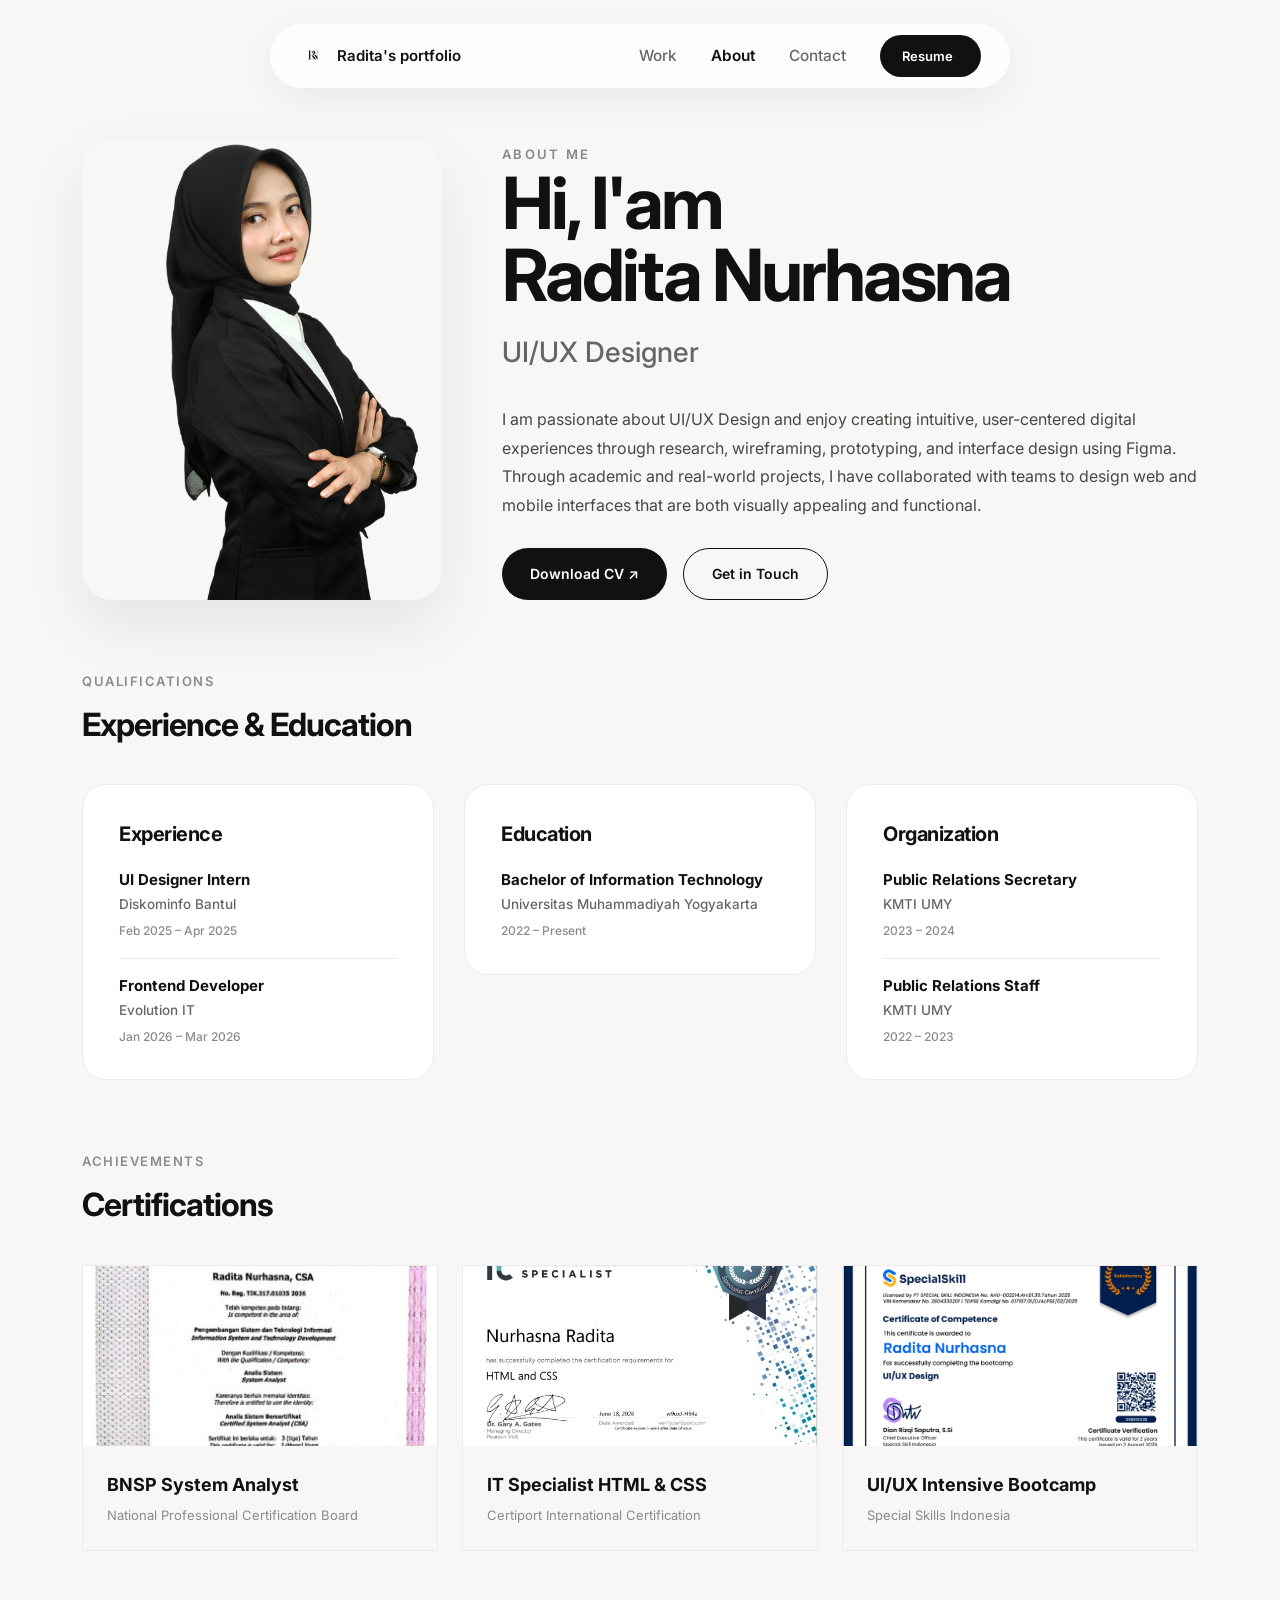
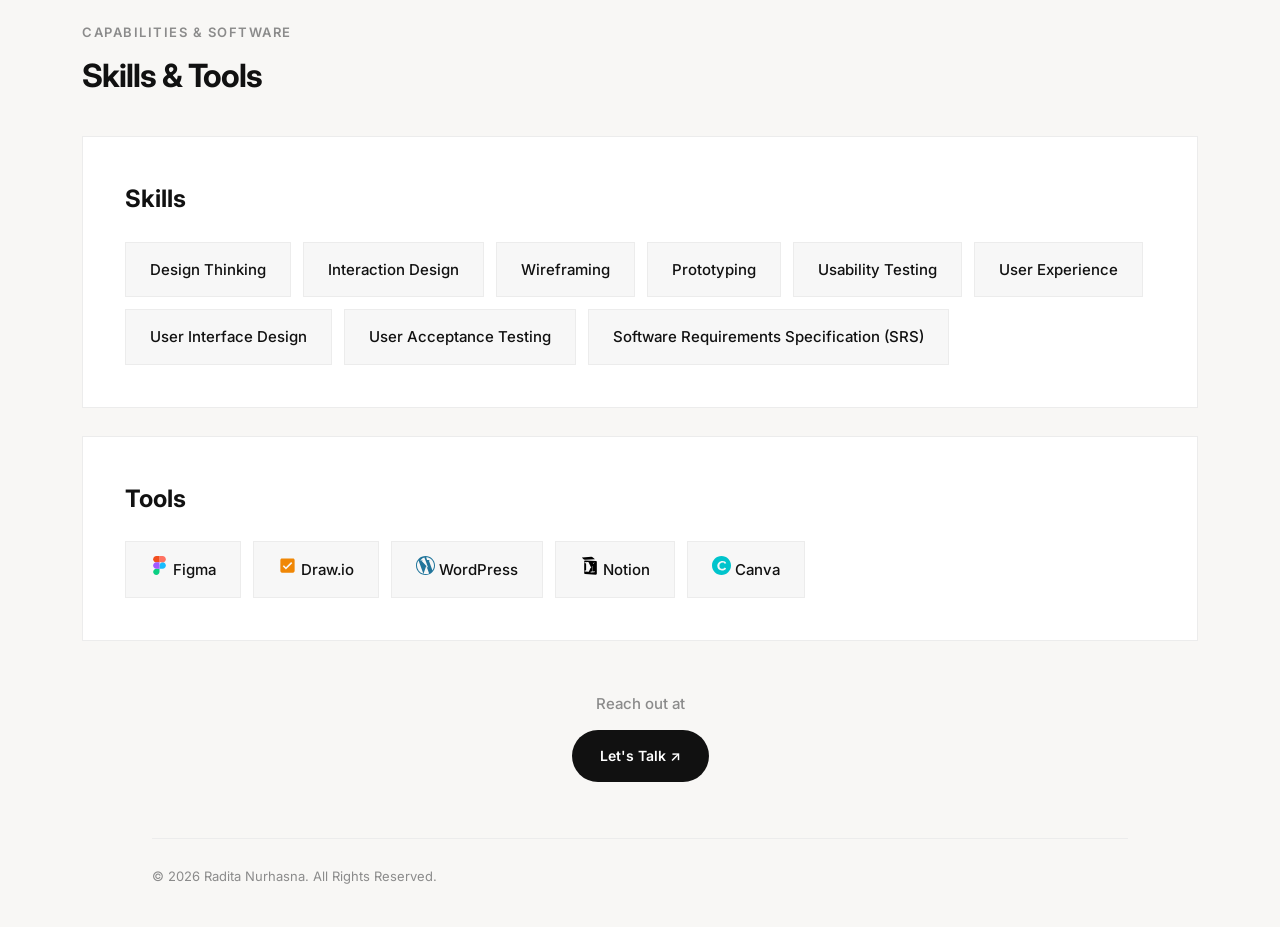
==== about.html @ fd8ab4ce "initial commit" ====
<!DOCTYPE html>
<html lang="en">

<head>
    <meta charset="UTF-8">
    <meta name="viewport" content="width=device-width, initial-scale=1.0">
    <title>About | Radita Portfolio</title>

    <link rel="preconnect" href="https://fonts.googleapis.com">
    <link rel="preconnect" href="https://fonts.gstatic.com" crossorigin>
    <link href="https://fonts.googleapis.com/css2?family=Inter:wght@100..900&display=swap" rel="stylesheet">

    <link href="https://cdn.jsdelivr.net/npm/remixicon@4.2.0/fonts/remixicon.css" rel="stylesheet">

    <link rel="stylesheet" href="css/style.css">
    <link rel="stylesheet" href="css/about.css">
</head>

<body>

         <!-- ================= NAVBAR ================= -->
    <header>
        <nav class="navbar">
            <a href="index.html" class="logo">
                <img src="assets/icons/logo.png" alt="Radita's Portfolio Logo" class="logo-img">
                Radita's portfolio
            </a>
 
            <ul class="nav-links">
                <li><a href="index.html">Work</a></li>
                <li><a href="about.html"class="active">About</a></li>
                <li><a href="contact.html">Contact</a></li>
                <li><a href="resume.pdf" target="_blank" class="btn-resume">Resume <i class="ri-external-link-line"></i></a></li>
            </ul>
        </nav>
    </header>

    <!-- ================= HERO ABOUT ================= -->
    <section class="about-hero">
        <div class="about-image-card">
            <img src="assets/images/profile.png" alt="Radita Nurhasna">
        </div>

        <div class="about-content-card">
            <span class="about-tag">ABOUT ME</span>
            <h1>Hi, I'am <br>Radita Nurhasna</h1>
            <h3>UI/UX Designer</h3>
            <p>
                I am passionate about UI/UX Design and enjoy creating intuitive,
                user-centered digital experiences through research, wireframing, prototyping, 
                and interface design using Figma. Through academic and real-world projects, 
                I have collaborated with teams to design web and mobile interfaces
                that are both visually appealing and functional.
            </p>
            <div class="about-actions">
                <a href="assets/cv/CV-Radita.pdf" class="btn-primary" download>
                    Download CV ↗
                </a>
                <a href="contact.html" class="btn-secondary">
                    Get in Touch
                </a>
            </div>
        </div>
    </section>

    <!-- ================= BACKGROUND, EXPERIENCE, EDUCATION & ORGANIZATION ================= -->
    <section class="section-padding">
        <div class="section-heading">
            <span class="section-subtitle">QUALIFICATIONS</span>
            <h2 class="section-title">Experience & Education</h2>
        </div>

        <div class="background-grid">
            <!-- EXPERIENCE CARD -->
            <div class="background-card">
                <h2>Experience</h2>
                <div class="resume-list">
                    <div class="resume-item">
                        <strong class="resume-role">UI Designer Intern</strong>
                        <span class="resume-org">Diskominfo Bantul</span>
                        <span class="resume-date">Feb 2025 – Apr 2025</span>
                    </div>
                    <div class="resume-item">
                        <strong class="resume-role">Frontend Developer</strong>
                        <span class="resume-org">Evolution IT</span>
                        <span class="resume-date">Jan 2026 – Mar 2026</span>
                    </div>
                </div>
            </div>

            <!-- EDUCATION CARD -->
            <div class="background-card">
                <h2>Education</h2>
                <div class="resume-list">
                    <div class="resume-item">
                        <strong class="resume-role">Bachelor of Information Technology</strong>
                        <span class="resume-org">Universitas Muhammadiyah Yogyakarta</span>
                        <span class="resume-date">2022 – Present</span>
                    </div>
                </div>
            </div>

            <!-- ORGANIZATION CARD -->
            <div class="background-card">
                <h2>Organization</h2>
                <div class="resume-list">
                    <div class="resume-item">
                        <strong class="resume-role">Public Relations Secretary</strong>
                        <span class="resume-org">KMTI UMY</span>
                        <span class="resume-date">2023 – 2024</span>
                    </div>
                    <div class="resume-item">
                        <strong class="resume-role">Public Relations Staff</strong>
                        <span class="resume-org">KMTI UMY</span>
                        <span class="resume-date">2022 – 2023</span>
                    </div>
                </div>
            </div>
        </div>
    </section>

    <!-- ================= CERTIFICATIONS ================= -->
    <section class="section-padding">
        <div class="section-heading">
            <span class="section-subtitle">ACHIEVEMENTS</span>
            <h2 class="section-title">Certifications</h2>
        </div>

        <div class="grid-3">
            <!-- Cert 1 -->
            <div class="cert-card" tabindex="0" role="button" aria-label="Lihat sertifikat BNSP System Analyst"
                data-cert-thumb="assets/certificates/cert-bnsp.jpg"
                data-cert-src="assets/certificates/cert-bnsp.pdf"
                data-cert-title="BNSP System Analyst"
                data-cert-subtitle="National Professional Certification Board">
                <div class="cert-img-wrapper">
                    <img src="assets/certificates/cert-bnsp.jpeg" alt="BNSP System Analyst Certificate" onerror="this.style.display='none'; this.nextElementSibling.style.display='flex';">
                    <div class="cert-placeholder-slot" style="display:none;">
                        <i class="ri-award-line"></i>
                        <span>Upload Sertifikat</span>
                    </div>
                    <div class="cert-hover-overlay">
                        <i class="ri-zoom-in-line"></i>
                        <span>Lihat Sertifikat</span>
                    </div>
                </div>
                <div class="cert-info">
                    <h4>BNSP System Analyst</h4>
                    <p>National Professional Certification Board</p>
                </div>
            </div>

            <!-- Cert 2 -->
            <div class="cert-card" tabindex="0" role="button" aria-label="Lihat sertifikat IT Specialist HTML & CSS"
                data-cert-thumb="assets/certificates/cert-html-css.jpg"
                data-cert-src="assets/certificates/cert-html-css.pdf"
                data-cert-title="IT Specialist HTML & CSS"
                data-cert-subtitle="Certiport International Certification">
                <div class="cert-img-wrapper">
                    <img src="assets/certificates/cert-html-css.jpeg" alt="IT Specialist HTML & CSS Certificate" onerror="this.style.display='none'; this.nextElementSibling.style.display='flex';">
                    <div class="cert-placeholder-slot" style="display:none;">
                        <i class="ri-code-box-line"></i>
                        <span>Upload Sertifikat</span>
                    </div>
                    <div class="cert-hover-overlay">
                        <i class="ri-zoom-in-line"></i>
                        <span>Lihat Sertifikat</span>
                    </div>
                </div>
                <div class="cert-info">
                    <h4>IT Specialist HTML & CSS</h4>
                    <p>Certiport International Certification</p>
                </div>
            </div>

            <!-- Cert 3 -->
            <div class="cert-card" tabindex="0" role="button" aria-label="Lihat sertifikat UI/UX Intensive Bootcamp"
                data-cert-thumb="assets/certificates/cert-bootcamp.jpg"
                data-cert-src="assets/certificates/cert-bootcamp.pdf"
                data-cert-title="UI/UX Intensive Bootcamp"
                data-cert-subtitle="Special Skills Indonesia">
                <div class="cert-img-wrapper">
                    <img src="assets/certificates/cert-bootcamp.jpeg" alt="UI/UX Intensive Bootcamp Certificate" onerror="this.style.display='none'; this.nextElementSibling.style.display='flex';">
                    <div class="cert-placeholder-slot" style="display:none;">
                        <i class="ri-shape-2-line"></i>
                        <span>Upload Sertifikat</span>
                    </div>
                    <div class="cert-hover-overlay">
                        <i class="ri-zoom-in-line"></i>
                        <span>Lihat Sertifikat</span>
                    </div>
                </div>
                <div class="cert-info">
                    <h4>UI/UX Intensive Bootcamp</h4>
                    <p>Special Skills Indonesia</p>
                </div>
            </div>
        </div>
    </section>

    <!-- ================= CERTIFICATE LIGHTBOX MODAL ================= -->
    <div class="cert-modal" id="certModal" aria-hidden="true">
        <div class="cert-modal-backdrop" data-cert-close></div>
        <div class="cert-modal-dialog" role="dialog" aria-modal="true" aria-labelledby="certModalTitle">
            <button type="button" class="cert-modal-close" data-cert-close aria-label="Tutup">
                <i class="ri-close-line"></i>
            </button>
            <div class="cert-modal-img-wrapper">
                <img src="" alt="" id="certModalImg">
                <iframe class="cert-modal-pdf" id="certModalPdf" title="Sertifikat PDF"></iframe>
                <div class="cert-modal-empty" id="certModalEmpty">
                    <i class="ri-award-line"></i>
                    <p>Sertifikat belum diunggah.<br>Tambahkan file di <code>assets/certificates/</code>.</p>
                </div>
            </div>
            <p class="cert-modal-pdf-hint" id="certModalPdfHint" style="display:none;">
                <i class="ri-mouse-line"></i> Sertifikat ini lebih dari 1 halaman — scroll di dalam kotak untuk melihat halaman berikutnya.
            </p>
            <div class="cert-modal-info">
                <div class="cert-modal-info-text">
                    <h4 id="certModalTitle"></h4>
                    <p id="certModalSubtitle"></p>
                </div>
                <a href="#" id="certModalOpenLink" class="cert-modal-open-link" target="_blank" rel="noopener" style="display:none;">
                    Buka di tab baru <i class="ri-external-link-line"></i>
                </a>
            </div>
        </div>
    </div>

    <!-- ================= SKILLS & TOOLS (VERTICAL STACK) ================= -->
    <section class="section-padding">
        <div class="section-heading">
            <span class="section-subtitle">CAPABILITIES & SOFTWARE</span>
            <h2 class="section-title">Skills & Tools</h2>
        </div>

        <div class="skills-stacked">
            <!-- SKILLS (ATAS) -->
            <div class="skill-category-card">
                <div class="category-title">
                    Skills
                </div>
                <div class="skills-tags">
                    <span class="skill-tag">Design Thinking</span>
                    <span class="skill-tag">Interaction Design</span>
                    <span class="skill-tag">Wireframing</span>
                    <span class="skill-tag">Prototyping</span>
                    <span class="skill-tag">Usability Testing</span>
                    <span class="skill-tag">User Experience</span>
                    <span class="skill-tag">User Interface Design</span>
                    <span class="skill-tag">User Acceptance Testing</span>
                    <span class="skill-tag">Software Requirements Specification (SRS)</span>
                </div>
            </div>

            <!-- TOOLS (BAWAH) -->
            <div class="skill-category-card">
                <div class="category-title">
                    Tools
                </div>
                <div class="skills-tags">
                    <span class="skill-tag">
                        <svg width="19" height="19" viewBox="0 0 38 57" fill="none" xmlns="http://www.w3.org/2000/svg">
                            <path d="M19 28.5C19 23.2533 23.2533 19 28.5 19C33.7467 19 38 23.2533 38 28.5C38 33.7467 33.7467 38 28.5 38H19V28.5Z" fill="#1ABCFE"/>
                            <path d="M0 47.5C0 42.2533 4.25329 38 9.5 38H19V47.5C19 52.7467 14.7467 57 9.5 57C4.25329 57 0 52.7467 0 47.5Z" fill="#0ACF83"/>
                            <path d="M19 0V19H28.5C33.7467 19 38 14.7467 38 9.5C38 4.25329 33.7467 0 28.5 0H19Z" fill="#FF7262"/>
                            <path d="M0 9.5C0 14.7467 4.25329 19 9.5 19H19V0H9.5C4.25329 0 0 4.25329 0 9.5Z" fill="#F24E1E"/>
                            <path d="M0 28.5C0 33.7467 4.25329 38 9.5 38H19V19H9.5C4.25329 19 0 23.2533 0 28.5Z" fill="#A259FF"/>
                        </svg>
                        Figma
                    </span>

                    <span class="skill-tag">
                        <svg width="19" height="19" viewBox="0 0 24 24" fill="#F08705" xmlns="http://www.w3.org/2000/svg">
                            <path d="M19 3H5c-1.1 0-2 .9-2 2v14c0 1.1.9 2 2 2h14c1.1 0 2-.9 2-2V5c0-1.1-.9-2-2-2zm-9 14l-4-4 1.41-1.41L10 14.17l6.59-6.59L18 9l-8 8z"/>
                        </svg>
                        Draw.io
                    </span>

                    <span class="skill-tag">
                        <svg width="19" height="19" viewBox="0 0 24 24" fill="#21759B" xmlns="http://www.w3.org/2000/svg">
                            <path d="M12 0C5.373 0 0 5.373 0 12s5.373 12 12 12 12-5.373 12-12S18.627 0 12 0zm0 1.25c5.937 0 10.75 4.813 10.75 10.75 0 2.298-.724 4.428-1.957 6.177l-4.52-12.385c.427-.04.757-.145.757-.145.375-.078.326-.617-.05-.59 0 0-1.127.132-1.854.132-.693 0-1.828-.132-1.828-.132-.376-.027-.425.512-.049.59 0 0 .33.105.731.145l2.67 7.311-3.766-11.23c.427-.04.757-.145.757-.145.375-.078.326-.617-.05-.59 0 0-1.127.132-1.855.132-.692 0-1.827-.132-1.827-.132-.376-.027-.425.512-.05.59 0 0 .33.105.73.145l4.898 13.411L7.26 6.368c.427-.04.757-.145.757-.145.375-.078.326-.617-.05-.59 0 0-1.127.132-1.854.132-.238 0-.528-.016-.838-.039A10.707 10.707 0 0 1 12 1.25zM1.25 12c0-2.3.725-4.43 1.958-6.18l6.107 16.73A10.708 10.708 0 0 1 1.25 12zm10.75 10.75c-.864 0-1.705-.102-2.511-.295l3.52-10.222 3.6 9.873c-.02.008-.04.015-.06.022a10.697 10.697 0 0 1-4.549.622z"/>
                        </svg>
                        WordPress
                    </span>

                    <span class="skill-tag">
                        <svg width="19" height="19" viewBox="0 0 24 24" fill="#000000" xmlns="http://www.w3.org/2000/svg">
                            <path d="M4.459 4.208c.746.606 1.026.56 2.428.466l11.713-.701c.28 0 .047-.28-.047-.327L16.275 1.9a2.76 2.76 0 0 0-2.007-.84L2.873 1.833c-.42.023-.513.234-.326.467zm.84 3.966v13.535c0 .7.373 1.027 1.12 1.074l13.674.793c.746.046 1.166-.374 1.166-1.074V7.472c0-.7-.28-1.027-1.026-1.073L6.37 5.606c-.699-.047-1.071.373-1.071 1.073zm12.305.886c.094.42.047.887-.326.933l-1.073.14c-.373.047-.56.28-.56.653v8.587c.28.326.653.28.98.233l1.538-.233c.373-.047.513.233.513.56 0 .42-.28.513-.7.56l-4.153.373c-.373.047-.606-.187-.606-.513 0-.374.187-.513.56-.56l1.027-.14c.373-.047.466-.233.466-.56V11.2l-4.013 8.353c-.187.373-.466.42-.887.373l-4.106-.28c-.373-.047-.466-.28-.466-.606 0-.327.187-.56.466-.607l1.026-.14c.327-.047.466-.28.466-.653V9.873c0-.373-.14-.56-.466-.606l-1.026-.14c-.373-.047-.466-.28-.466-.607 0-.373.187-.513.56-.56l3.59-.28c.513-.047.84.14 1.026.56l3.36 6.86 3.033-6.533c.187-.373.466-.56.933-.606z"/>
                        </svg>
                        Notion
                    </span>

                    <span class="skill-tag">
                        <svg width="19" height="19" viewBox="0 0 24 24" fill="#00C4CC" xmlns="http://www.w3.org/2000/svg">
                            <path d="M12 0C5.372 0 0 5.373 0 12s5.372 12 12 12 12-5.372 12-12S18.628 0 12 0zm.45 18.27c-3.41 0-5.73-2.19-5.73-5.55 0-3.72 2.76-6.42 6.66-6.42 2.37 0 4.02 1.08 4.62 2.73l-2.07.72c-.36-.93-1.29-1.53-2.46-1.53-2.43 0-4.14 1.83-4.14 4.41 0 2.19 1.41 3.63 3.63 3.63 1.35 0 2.43-.63 3.03-1.65l1.89 1.05c-1.02 1.71-2.79 2.61-5.43 2.61z"/>
                        </svg>
                        Canva
                    </span>
                </div>
            </div>
        </div>
    </section>

    <!-- ================= FOOTER ================= -->
    <footer class="uxfolio-footer">
        <span class="footer-subtitle">Reach out at</span>

        <div class="footer-actions">
            <a href="contact.html" class="btn-primary">
                Let's Talk ↗
            </a>
        </div>

        <div class="footer-bottom">
            <p>© 2026 Radita Nurhasna. All Rights Reserved.</p>
        </div>
    </footer>

    <!-- Scripts -->
    <script src="js/main.js"></script>
    <script src="js/certificates.js"></script>

</body>

</html>
---- css/style.css ----
/* ==========================================================================
   UXFOLIO "SORA" THEME DESIGN SYSTEM - RADITA PORTFOLIO
   ========================================================================== */

@font-face {
    font-family: "Inter";
    src: url("../assets/font/Inter-VariableFont_opsz,wght.ttf") format("truetype");
    font-weight: 100 900;
    font-style: normal;
}


/* ===============================
   RESET & VARIABLES
   =============================== */
  * {
    margin: 0;
    padding: 0;
    box-sizing: border-box;
    font-family: "Inter", sans-serif;
}

:root {

    /* Background */
    --bg-page: #F8F7F5;
    --bg-section: #FFFFFF;
    --bg-card: #FFFFFF;
    --bg-card-hover: #FAFAFA;

    /* Typography */
    --text-primary: #111111;
    --text-secondary: #666666;
    --text-light: #8B8B8B;

    /* Accent */
    --accent: #111111;
    --accent-hover: #2B2B2B;

    /* Pill buttons (navbar resume, primary buttons) */
    --pill-dark: #111111;
    --pill-dark-hover: #2B2B2B;

    /* Muted text (used across about/contact/footer) */
    --text-muted: #8B8B8B;

    /* Border */
    --border: #ECECEC;
    --border-subtle: #ECECEC;

    /* Radius */
    --radius-sm: 12px;
    --radius-md: 20px;
    --radius-lg: 32px;

    /* Shadow */
    --shadow-sm: 0 8px 24px rgba(0,0,0,.04);
    --shadow-lg: 0 20px 60px rgba(0,0,0,.08);

    /* Width */
    --container: 1180px;

    /* Transition */
    --transition: .35s ease;
}

html{
    scroll-behavior:smooth;
}

body{

    font-family: "Inter", sans-serif;
    background: var(--bg-page);
    color: var(--text-primary);
    line-height:1.7;
    overflow-x:hidden;
    -webkit-font-smoothing:antialiased;

}

.container{

    width:min(100% - 48px,var(--container));
    margin-inline:auto;

}

img{

    width:100%;
    display:block;

}

a{

    color:inherit;
    text-decoration:none;
    transition:var(--transition);

}

ul{

    list-style:none;

}

section{

    padding:120px 0;

}

::selection{

    background:#111;
    color:#fff;

}
/* ===============================
   FLOATING PILL NAVBAR
   =============================== */
header{

    position:fixed;
    top:24px;
    left:0;
    width:100%;
    z-index:1000;
    padding:0;

}

.navbar {
    pointer-events: auto;
    max-width: 740px;
    margin: 0 auto;
    background: rgba(255, 255, 255, 0.92);
    backdrop-filter: blur(14px);
    -webkit-backdrop-filter: blur(14px);
    border-radius: 999px;
    padding: 10px 28px;
    display: flex;
    justify-content: space-between;
    align-items: center;
    box-shadow: 0 10px 30px rgba(0, 0, 0, 0.04);
    border: 1px solid rgba(255, 255, 255, 0.8);
    transition: all 0.3s ease;
}

.logo {
    font-size: 15px;
    font-weight: 600;
    color: var(--text-primary);
    display: flex;
    align-items: center;
    gap: 10px;
}

.logo-img {
    width: 28px;
    height: 28px;
    object-fit: contain;
    border-radius: 8px;
    flex-shrink: 0;
}

.logo-dot {
    width: 14px;
    height: 14px;
    background: linear-gradient(135deg, #F59E0B 0%, #EF4444 100%);
    border-radius: 50%;
    display: inline-block;
}

.nav-links{

    display:flex;
    gap:34px;
    align-items:center;

}

.nav-links a{

    color:var(--text-secondary);
    font-size:.96rem;
    font-weight:500;
    transition:.3s;

}

.nav-links a:hover{

    color:#111;

}

.nav-links a:hover,
.nav-links a.active {
    color: var(--text-primary);
    font-weight: 600;
}

.nav-links .btn-resume {
    background: var(--pill-dark);
    color: #FFFFFF !important;
    font-size: 13px;
    font-weight: 600;
    padding: 10px 22px;
    border-radius: 999px;
    transition: all 0.25s ease;
    display: inline-flex;
    align-items: center;
    gap: 6px;
}

.nav-links .btn-resume:hover {
    background: var(--pill-dark-hover);
    transform: translateY(-1px);
    color: #FFFFFF !important;
}

/* ===============================
   BUTTONS
   =============================== */
.btn-primary {
    display: inline-flex;
    align-items: center;
    justify-content: center;
    gap: 8px;
    background: var(--pill-dark);
    color: #FFFFFF;
    font-size: 14px;
    font-weight: 600;
    padding: 14px 28px;
    border-radius: 999px;
    transition: all 0.3s ease;
}

.btn-primary:hover {
    background: var(--pill-dark-hover);
    transform: translateY(-2px);
    box-shadow: 0 8px 20px rgba(0, 0, 0, 0.12);
}

.btn-secondary {
    display: inline-flex;
    align-items: center;
    justify-content: center;
    gap: 8px;
    background: transparent;
    color: var(--text-primary);
    border: 1.5px solid var(--text-primary);
    font-size: 14px;
    font-weight: 600;
    padding: 13px 28px;
    border-radius: 999px;
    transition: all 0.3s ease;
}

.btn-secondary:hover {
    background: var(--text-primary);
    color: #FFFFFF;
    transform: translateY(-2px);
}

/* ===============================
   FOOTER (UXFOLIO STYLE)
   =============================== */
footer.uxfolio-footer {
    padding: 50px 8% 40px;
    text-align: center;
    background: var(--bg-page);
    display: flex;
    flex-direction: column;
    align-items: center;
    justify-content: center;
    max-width: var(--container);
    margin: 0 auto;
}

.footer-subtitle {
    color: var(--text-muted);
    font-size: 15px;
    font-weight: 500;
    margin-bottom: 14px;
}

.footer-email {
    font-size: 42px;
    font-weight: 700;
    color: var(--text-primary);
    margin-bottom: 32px;
    letter-spacing: -1px;
    transition: opacity 0.25s ease;
}

.footer-email:hover {
    opacity: 0.75;
}

.footer-actions {
    display: flex;
    flex-direction: column;
    align-items: center;
    gap: 24px;
}

.footer-socials {
    display: flex;
    align-items: center;
    gap: 12px;
}

.footer-social-icon {
    width: 44px;
    height: 44px;
    border-radius: 50%;
    display: flex;
    align-items: center;
    justify-content: center;
    border: 1.5px solid var(--border-subtle);
    color: var(--text-primary);
    font-size: 18px;
    transition: all 0.25s ease;
}

.footer-social-icon:hover {
    background: var(--pill-dark);
    color: #FFFFFF;
    border-color: var(--pill-dark);
    transform: translateY(-3px);
}

.footer-bottom {
    margin-top: 56px;
    padding-top: 26px;
    border-top: 1px solid var(--border-subtle);
    width: 100%;
    display: flex;
    justify-content: space-between;
    align-items: center;
    color: var(--text-muted);
    font-size: 13px;
    gap: 16px;
    flex-wrap: wrap;
}

.footer-bottom-links {
    display: flex;
    gap: 22px;
}

.footer-bottom-links a {
    color: var(--text-muted);
    font-size: 13px;
}

.footer-bottom-links a:hover {
    color: var(--text-primary);
}

/* ===============================
   RESPONSIVE
   =============================== */
@media (max-width: 768px) {
    header {
        padding: 14px 4%;
    }

    .navbar {
        padding: 8px 18px;
    }

    .nav-links {
        gap: 16px;
    }

    .footer-email {
        font-size: 26px;
    }

    .footer-bottom {
        flex-direction: column;
        gap: 12px;
        text-align: center;
    }

    .footer-bottom-links {
        gap: 16px;
    }
}
---- css/about.css ----
/* ==========================================================================
   ABOUT PAGE STYLES - UXFOLIO "SORA" THEME
   ========================================================================== */

/* ===============================
   HERO ABOUT
   =============================== */
.about-hero{
    max-width:1180px;
    margin:auto;

    display:grid;
    grid-template-columns:360px 1fr;

    gap:60px;

    align-items:center;

    padding:140px 32px 60px;
}

.about-image-card{

    background:none;

    padding:0;

    border-radius:0;

}

.about-image-card img{

    width:100%;

    height:460px;

    object-fit:cover;

    border-radius:30px;

    box-shadow:0 25px 60px rgba(0,0,0,.08);

}

.about-content-card{

    background:none;

    padding:0;

    border-radius:0;

}

.about-tag{

font-size:13px;

letter-spacing:.18em;

font-weight:600;

color:#888;

margin-bottom:22px;

}

.about-content-card h1{

font-size:72px;

line-height:1;

letter-spacing:-3px;

margin-bottom:18px;

}

.about-content-card h3{

font-size:28px;

font-weight:500;

margin-bottom:28px;

color:#666;

}

.about-content-card p {
    font-size: 16px;
    line-height: 1.8;
    color: #4A4744;
    margin-bottom: 28px;
}

.about-actions {
    display: flex;
    gap: 16px;
    align-items: center;
}

/* ===============================
   SECTIONS & TITLES
   =============================== */
.section-padding{

padding:10px 32px 60px;

max-width:1180px;

margin:auto;

}

.section-padding:first-of-type{

padding-top:0;

}

.section-padding:last-of-type{

padding-bottom:0;

}

.section-heading{

margin-bottom:32px;

}

.section-title {
    font-size: 32px;
    font-weight: 700;
    letter-spacing: -1px;
    margin-bottom: 0;
    color: var(--text-primary);
}

.section-subtitle {
    color: var(--text-muted);
    font-size: 13px;
    font-weight: 600;
    text-transform: uppercase;
    letter-spacing: 1.5px;
    margin-bottom: 6px;
    display: block;
}

/* ===============================
   BACKGROUND GRID (UXFOLIO SIDE-BY-SIDE CARDS)
   =============================== */
.background-grid {
    display: grid;
    grid-template-columns: repeat(auto-fit, minmax(320px, 1fr));
    gap: 30px;
    align-items: start;
}

.background-card{

background:#fff;

border:1px solid #ECECEC;

padding:32px 36px;

border-radius:24px;

transition:.35s;

}

.background-card:hover{

transform:translateY(-6px);

box-shadow:0 25px 60px rgba(0,0,0,.06);

}

.background-card h2 {
    font-size: 20px;
    font-weight: 700;
    color: var(--text-primary);
    margin-bottom: 18px;
    letter-spacing: -0.5px;
}

.resume-list {
    display: flex;
    flex-direction: column;
    gap: 16px;
}

.resume-item{

display:flex;
flex-direction:column;
gap:3px;

padding-bottom:16px;

border-bottom:1px solid #ECECEC;

}

.resume-item:last-child{

padding-bottom:0;

border-bottom:none;

}

.resume-role {
    font-size: 15px;
    color: var(--text-primary);
    font-weight: 700;
    line-height: 1.4;
}

.resume-org {
    font-size: 13.5px;
    font-weight: 500;
    color: var(--text-secondary);
}

.resume-date {
    font-size: 12px;
    font-weight: 500;
    color: var(--text-muted);
    margin-top: 2px;
}

/* ===============================
   CERTIFICATIONS
   =============================== */
.grid-3 {
    display: grid;
    grid-template-columns: repeat(auto-fit, minmax(280px, 1fr));
    gap: 24px;
}

.cert-card{

border:1px solid #ECECEC;

box-shadow:none;

cursor:pointer;

}

.cert-card:hover{

transform:translateY(-6px);

box-shadow:0 20px 50px rgba(0,0,0,.06);

}

.cert-card:focus-visible{

outline:2px solid var(--text-primary);

outline-offset:3px;

}

.cert-hover-overlay{

position:absolute;
inset:0;

background:rgba(17,17,17,.72);

display:flex;
flex-direction:column;
align-items:center;
justify-content:center;
gap:8px;

color:#fff;
font-size:13px;
font-weight:600;

opacity:0;
transition:opacity .25s ease;

}

.cert-hover-overlay i{

font-size:22px;

}

.cert-card:hover .cert-hover-overlay,
.cert-card:focus-visible .cert-hover-overlay{

opacity:1;

}

.cert-img-wrapper {
    position: relative;
    width: 100%;
    height: 180px;
    background: #E4DFC5;
    display: flex;
    align-items: center;
    justify-content: center;
    overflow: hidden;
}

.cert-img-wrapper img {
    width: 100%;
    height: 100%;
    object-fit: cover;
}

.cert-placeholder-slot {
    display: flex;
    flex-direction: column;
    align-items: center;
    justify-content: center;
    gap: 8px;
    color: var(--text-muted);
    font-size: 13px;
    font-weight: 500;
}

.cert-placeholder-slot i {
    font-size: 32px;
    color: var(--text-primary);
}

.cert-info {
    padding: 24px;
}

.cert-info h4 {
    font-size: 18px;
    font-weight: 700;
    color: var(--text-primary);
    margin-bottom: 4px;
}

.cert-info p {
    font-size: 13px;
    color: var(--text-muted);
    margin: 0;
}

/* ===============================
   SKILLS & TOOLS (STACKED TOP-BOTTOM)
   =============================== */
.skills-stacked {
    display: flex;
    flex-direction: column;
    gap: 28px;
}

.skill-category-card{

background:#fff;

border:1px solid #ECECEC;

padding:42px;

}

.category-title {
    font-size: 24px;
    font-weight: 700;
    color: var(--text-primary);
    margin-bottom: 22px;
    display: flex;
    align-items: center;
    gap: 10px;
}

.skills-tags {
    display: flex;
    flex-wrap: wrap;
    gap: 12px;
}

.skill-tag{

background:#F7F7F7;

padding:14px 24px;

font-size:15px;

font-weight:500;

border:1px solid #ECECEC;

}

.skill-tag:hover{

background:#111;

color:#fff;

}

.skill-tag:hover svg path {
    fill: #FFFFFF !important;
}

/* ===============================
   ANIMATIONS & RESPONSIVE
   =============================== */
@media(max-width:991px){

.about-hero{

grid-template-columns:1fr;

gap:40px;

padding:120px 24px 50px;

}

.about-content-card{

text-align:center;

}

.about-content-card h1{

font-size:52px;

}

.about-image-card{

display:flex;

justify-content:center;

}

.about-image-card img{

max-width:340px;

height:420px;

}

}

/* ===============================
   CERTIFICATE LIGHTBOX MODAL
   =============================== */
.cert-modal{

position:fixed;
inset:0;
z-index:2000;

display:flex;
align-items:center;
justify-content:center;

padding:24px;

opacity:0;
visibility:hidden;

transition:opacity .3s ease, visibility .3s ease;

}

.cert-modal.is-open{

opacity:1;
visibility:visible;

}

.cert-modal-backdrop{

position:absolute;
inset:0;

background:rgba(17,17,17,.7);

backdrop-filter:blur(4px);
-webkit-backdrop-filter:blur(4px);

}

.cert-modal-dialog{

position:relative;

background:#fff;

border-radius:24px;

width:100%;
max-width:640px;

max-height:88vh;

overflow:hidden;

display:flex;
flex-direction:column;

box-shadow:0 30px 80px rgba(0,0,0,.35);

transform:translateY(24px) scale(.97);

transition:transform .3s ease;

}

.cert-modal.is-open .cert-modal-dialog{

transform:translateY(0) scale(1);

}

.cert-modal-close{

position:absolute;
top:16px;
right:16px;
z-index:5;

width:38px;
height:38px;

display:flex;
align-items:center;
justify-content:center;

border:none;
border-radius:50%;

background:rgba(255,255,255,.9);
color:#111;

font-size:20px;

cursor:pointer;

transition:.2s ease;

}

.cert-modal-close:hover{

background:#111;
color:#fff;

}

.cert-modal-img-wrapper{

position:relative;

width:100%;

max-height:68vh;

background:#F1EEE6;

display:flex;
align-items:center;
justify-content:center;

overflow:hidden;

}

.cert-modal-img-wrapper img{

width:100%;
height:100%;

max-height:60vh;

object-fit:contain;

display:block;

}

.cert-modal-pdf{

display:none;

width:100%;

height:68vh;

border:none;

}

.cert-modal-pdf-hint{

display:flex;
align-items:center;
gap:6px;

padding:10px 26px 0;

font-size:12px;
color:var(--text-muted);

}

.cert-modal-pdf-hint i{

font-size:15px;

}

.cert-modal-empty{

display:none;
flex-direction:column;
align-items:center;
justify-content:center;
gap:14px;

padding:60px 32px;

color:var(--text-muted);
text-align:center;
font-size:14px;

}

.cert-modal-empty i{

font-size:36px;
color:var(--text-primary);

}

.cert-modal-empty code{

background:#EDEAE0;
padding:2px 8px;
border-radius:6px;
font-size:12.5px;

}

.cert-modal-info{

padding:22px 26px 26px;

display:flex;
align-items:flex-end;
justify-content:space-between;
gap:16px;
flex-wrap:wrap;

}

.cert-modal-info-text h4{

font-size:18px;
font-weight:700;
color:var(--text-primary);
margin-bottom:4px;

}

.cert-modal-info-text p{

font-size:13.5px;
color:var(--text-muted);

}

.cert-modal-open-link{

flex-shrink:0;

display:inline-flex;
align-items:center;
gap:6px;

font-size:13px;
font-weight:600;
color:var(--text-primary);

padding:9px 16px;

border:1.5px solid var(--border-subtle);
border-radius:999px;

transition:.2s ease;

}

.cert-modal-open-link:hover{

background:var(--text-primary);
color:#fff;
border-color:var(--text-primary);

}

@media(max-width:600px){

.cert-modal-dialog{

max-height:92vh;

}

.cert-modal-img-wrapper{

max-height:46vh;

}

.cert-modal-img-wrapper img{

max-height:46vh;

}

.cert-modal-pdf{

height:46vh;

}

.cert-modal-info{

flex-direction:column;
align-items:stretch;

}

}
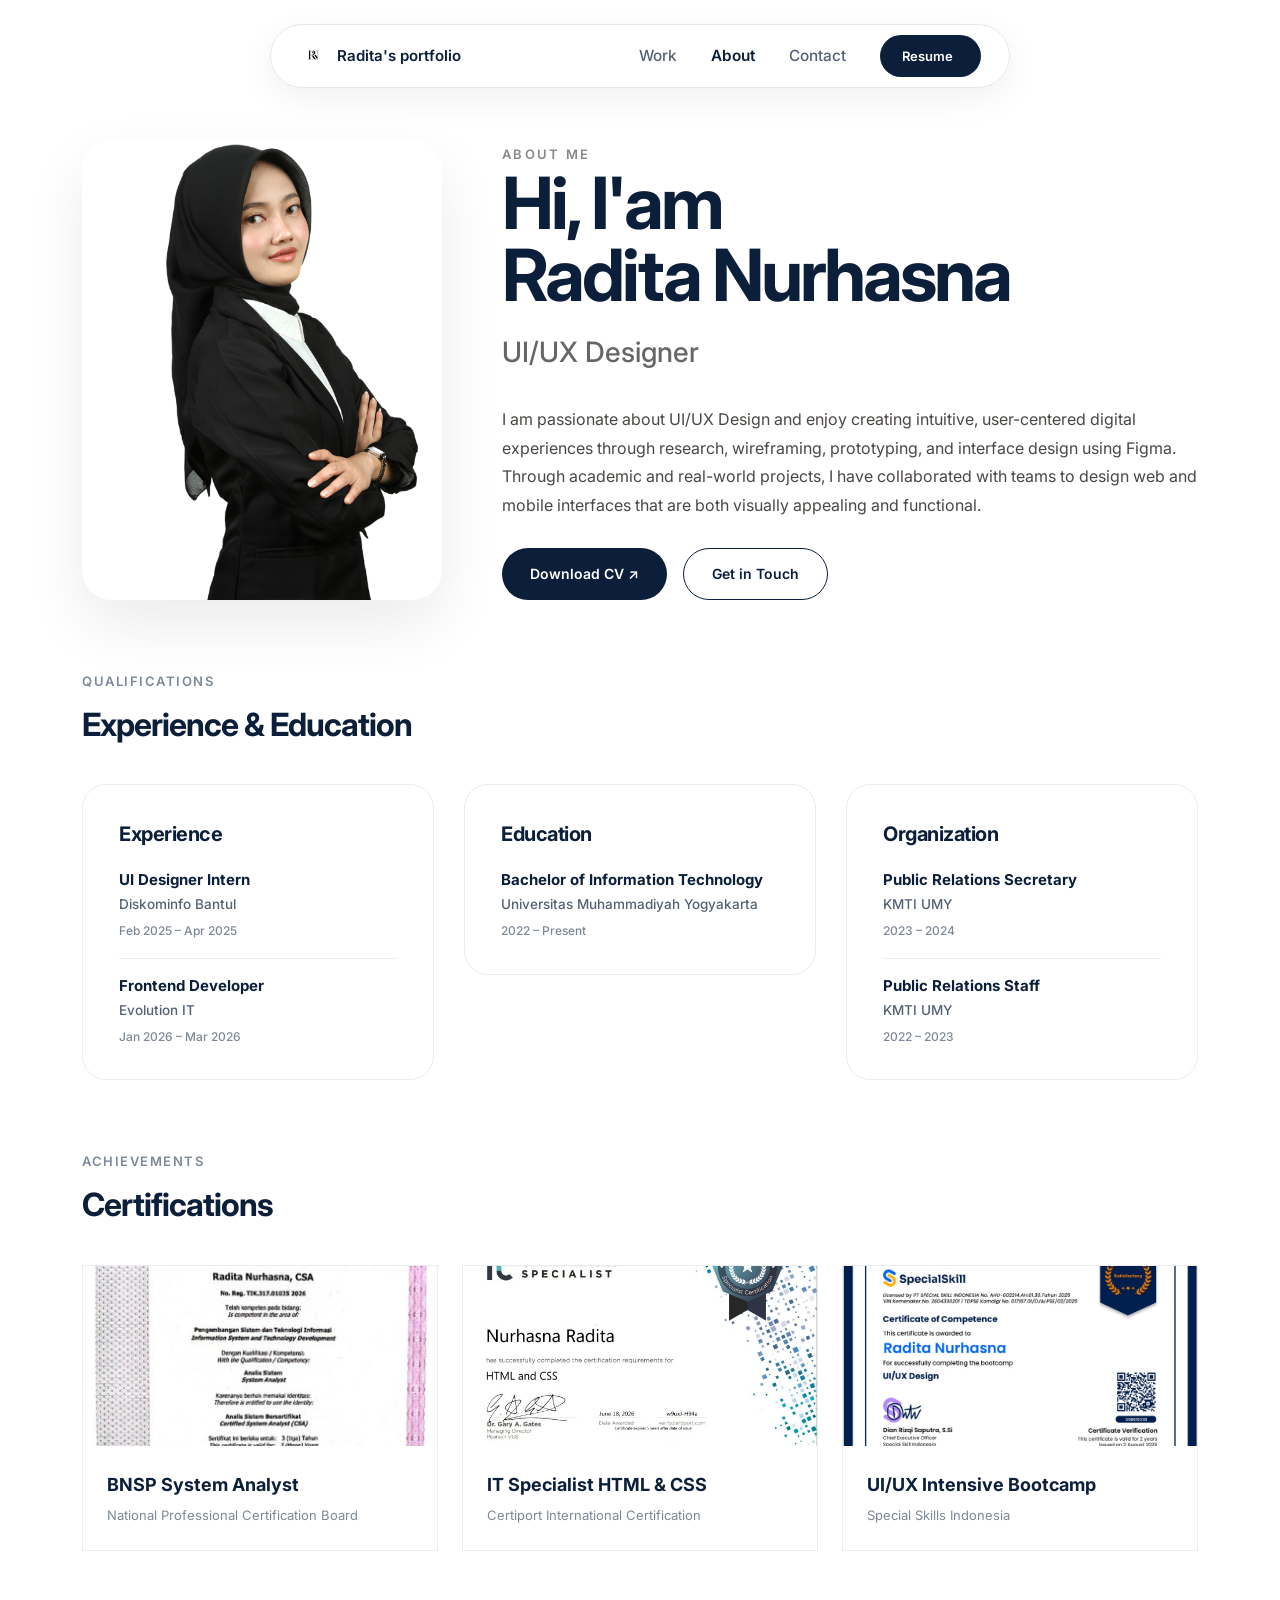
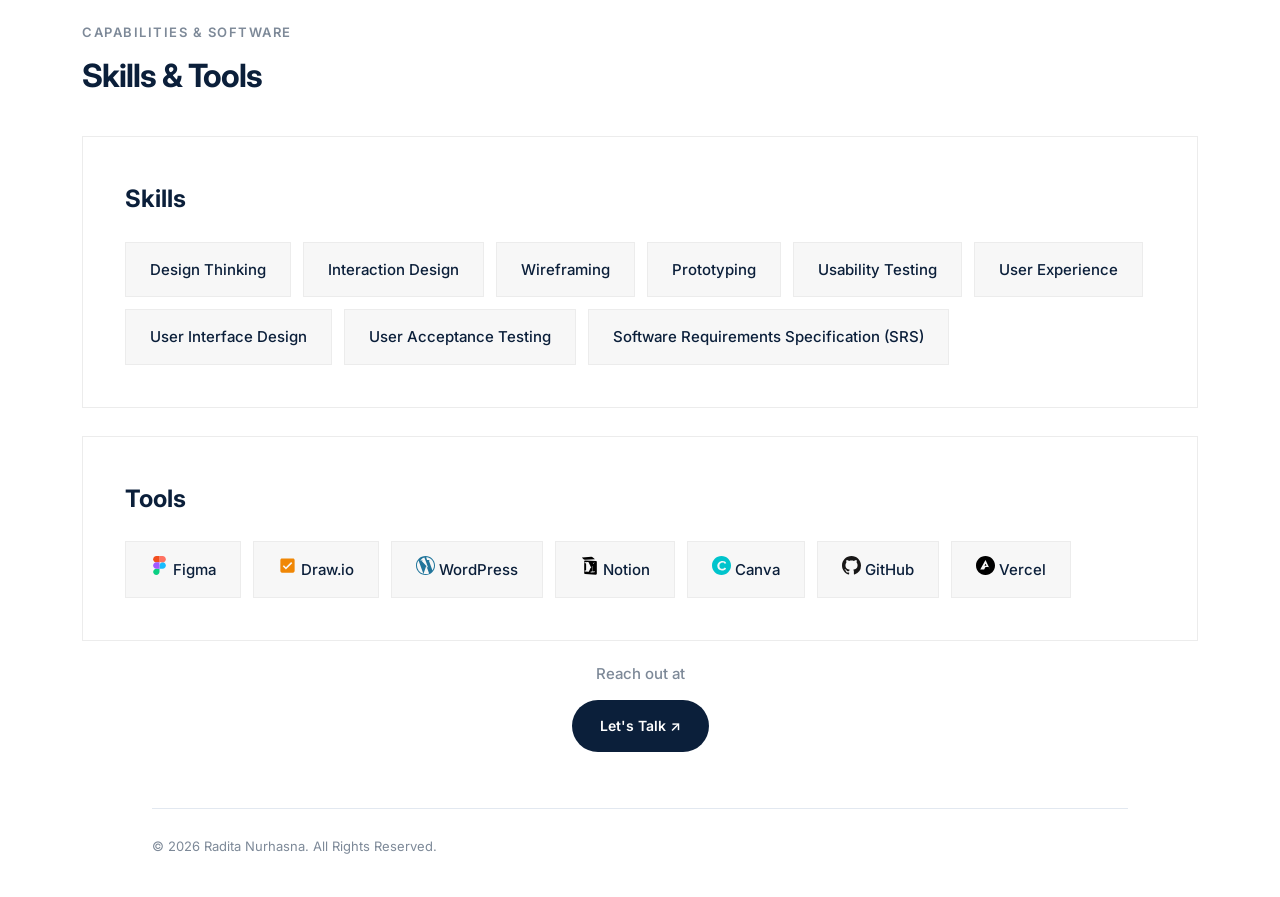
==== commit 3101cab5: "Initial commit" ====
--- a/about.html
+++ b/about.html
@@ -30,7 +30,7 @@
                 <li><a href="index.html">Work</a></li>
                 <li><a href="about.html"class="active">About</a></li>
                 <li><a href="contact.html">Contact</a></li>
-                <li><a href="resume.pdf" target="_blank" class="btn-resume">Resume <i class="ri-external-link-line"></i></a></li>
+                <li><a href="../assets/cv/resume.pdf" target="_blank" class="btn-resume">Resume <i class="ri-external-link-line"></i></a></li>
             </ul>
         </nav>
     </header>
@@ -298,6 +298,19 @@
                         </svg>
                         Canva
                     </span>
+                    <span class="skill-tag">
+    <svg width="19" height="19" viewBox="0 0 24 24" fill="#181717" xmlns="http://www.w3.org/2000/svg">
+        <path d="M12 0C5.37 0 0 5.37 0 12c0 5.3 3.44 9.8 8.21 11.38.6.11.82-.26.82-.58v-2.05c-3.34.73-4.04-1.61-4.04-1.61-.55-1.39-1.33-1.76-1.33-1.76-1.09-.75.08-.74.08-.74 1.2.09 1.83 1.24 1.83 1.24 1.07 1.83 2.81 1.3 3.5.99.11-.78.42-1.3.76-1.6-2.67-.3-5.47-1.33-5.47-5.93 0-1.31.47-2.38 1.24-3.22-.12-.3-.54-1.52.12-3.18 0 0 1.01-.32 3.3 1.23.96-.27 1.98-.4 3-.4s2.04.13 3 .4c2.29-1.55 3.3-1.23 3.3-1.23.66 1.66.24 2.88.12 3.18.77.84 1.24 1.91 1.24 3.22 0 4.61-2.8 5.62-5.48 5.92.43.37.81 1.1.81 2.22v3.29c0 .32.22.69.83.57A12.01 12.01 0 0 0 24 12C24 5.37 18.63 0 12 0Z"/>
+    </svg>
+    GitHub
+</span>
+
+<span class="skill-tag">
+    <svg width="19" height="19" viewBox="0 0 24 24" fill="#000000" xmlns="http://www.w3.org/2000/svg">
+        <path d="M24 12.003c0 6.627-5.373 12-12 12S0 18.63 0 12.003 5.373.003 12 .003s12 5.373 12 12ZM12.004 5.16 5.35 17.19h4.91l1.744-3.153h3.998l1.744 3.153h.01L12.004 5.16Zm0 4.74 1.3 2.35h-2.6l1.3-2.35Z"/>
+    </svg>
+    Vercel
+</span>
                 </div>
             </div>
         </div>
--- a/css/style.css
+++ b/css/style.css
@@ -1,5 +1,7 @@
-/* ==========================================================================
+
+/* ========================================================================== 
    UXFOLIO "SORA" THEME DESIGN SYSTEM - RADITA PORTFOLIO
+   THEME: WHITE + NAVY
    ========================================================================== */
 
 @font-face {
@@ -13,7 +15,7 @@
 /* ===============================
    RESET & VARIABLES
    =============================== */
-  * {
+* {
     margin: 0;
     padding: 0;
     box-sizing: border-box;
@@ -22,138 +24,156 @@
 
 :root {
 
-    /* Background */
-    --bg-page: #F8F7F5;
+    /* ===============================
+       BACKGROUND
+       =============================== */
+    --bg-page: #FFFFFF;
     --bg-section: #FFFFFF;
     --bg-card: #FFFFFF;
-    --bg-card-hover: #FAFAFA;
-
-    /* Typography */
-    --text-primary: #111111;
-    --text-secondary: #666666;
-    --text-light: #8B8B8B;
-
-    /* Accent */
-    --accent: #111111;
-    --accent-hover: #2B2B2B;
-
-    /* Pill buttons (navbar resume, primary buttons) */
-    --pill-dark: #111111;
-    --pill-dark-hover: #2B2B2B;
-
-    /* Muted text (used across about/contact/footer) */
-    --text-muted: #8B8B8B;
-
-    /* Border */
-    --border: #ECECEC;
-    --border-subtle: #ECECEC;
-
-    /* Radius */
+    --bg-card-hover: #F8F9FA;
+
+    /* ===============================
+       NAVY COLOR PALETTE
+       =============================== */
+    --navy: #0B1F3A;
+    --navy-dark: #07172B;
+    --navy-light: #163A63;
+    --navy-soft: #EAF0F8;
+
+    /* ===============================
+       TYPOGRAPHY
+       =============================== */
+    --text-primary: #0B1F3A;
+    --text-secondary: #536174;
+    --text-light: #7D8998;
+    --text-muted: #7D8998;
+
+    /* ===============================
+       ACCENT
+       =============================== */
+    --accent: #0B1F3A;
+    --accent-hover: #163A63;
+
+    /* ===============================
+       PILL BUTTONS
+       =============================== */
+    --pill-dark: #0B1F3A;
+    --pill-dark-hover: #163A63;
+
+    /* ===============================
+       BORDER
+       =============================== */
+    --border: #E2E8F0;
+    --border-subtle: #E2E8F0;
+
+    /* ===============================
+       RADIUS
+       =============================== */
     --radius-sm: 12px;
     --radius-md: 20px;
     --radius-lg: 32px;
 
-    /* Shadow */
-    --shadow-sm: 0 8px 24px rgba(0,0,0,.04);
-    --shadow-lg: 0 20px 60px rgba(0,0,0,.08);
-
-    /* Width */
+    /* ===============================
+       SHADOW
+       =============================== */
+    --shadow-sm: 0 8px 24px rgba(0, 0, 0, 0.04);
+    --shadow-lg: 0 20px 60px rgba(0, 0, 0, 0.08);
+
+    /* ===============================
+       WIDTH
+       =============================== */
     --container: 1180px;
 
-    /* Transition */
+    /* ===============================
+       TRANSITION
+       =============================== */
     --transition: .35s ease;
 }
 
-html{
-    scroll-behavior:smooth;
-}
-
-body{
-
+
+html {
+    scroll-behavior: smooth;
+}
+
+body {
     font-family: "Inter", sans-serif;
     background: var(--bg-page);
     color: var(--text-primary);
-    line-height:1.7;
-    overflow-x:hidden;
-    -webkit-font-smoothing:antialiased;
-
-}
-
-.container{
-
-    width:min(100% - 48px,var(--container));
-    margin-inline:auto;
-
-}
-
-img{
-
-    width:100%;
-    display:block;
-
-}
-
-a{
-
-    color:inherit;
-    text-decoration:none;
-    transition:var(--transition);
-
-}
-
-ul{
-
-    list-style:none;
-
-}
-
-section{
-
-    padding:120px 0;
-
-}
-
-::selection{
-
-    background:#111;
-    color:#fff;
-
-}
+    line-height: 1.7;
+    overflow-x: hidden;
+    -webkit-font-smoothing: antialiased;
+}
+
+.container {
+    width: min(100% - 48px, var(--container));
+    margin-inline: auto;
+}
+
+img {
+    width: 100%;
+    display: block;
+}
+
+a {
+    color: inherit;
+    text-decoration: none;
+    transition: var(--transition);
+}
+
+ul {
+    list-style: none;
+}
+
+section {
+    padding: 120px 0;
+}
+
+::selection {
+    background: var(--navy);
+    color: #FFFFFF;
+}
+
+
 /* ===============================
    FLOATING PILL NAVBAR
    =============================== */
-header{
-
-    position:fixed;
-    top:24px;
-    left:0;
-    width:100%;
-    z-index:1000;
-    padding:0;
-
+header {
+    position: fixed;
+    top: 24px;
+    left: 0;
+    width: 100%;
+    z-index: 1000;
+    padding: 0;
 }
 
 .navbar {
     pointer-events: auto;
     max-width: 740px;
     margin: 0 auto;
-    background: rgba(255, 255, 255, 0.92);
+
+    /* Clean White */
+    background: #FFFFFF;
     backdrop-filter: blur(14px);
     -webkit-backdrop-filter: blur(14px);
+
     border-radius: 999px;
     padding: 10px 28px;
+
     display: flex;
     justify-content: space-between;
     align-items: center;
-    box-shadow: 0 10px 30px rgba(0, 0, 0, 0.04);
-    border: 1px solid rgba(255, 255, 255, 0.8);
+
+    box-shadow: 0 10px 30px rgba(0, 0, 0, 0.06);
+
+    border: 1px solid #E2E8F0;
+
     transition: all 0.3s ease;
 }
 
 .logo {
     font-size: 15px;
     font-weight: 600;
-    color: var(--text-primary);
+    color: var(--navy);
     display: flex;
     align-items: center;
     gap: 10px;
@@ -170,59 +190,59 @@
 .logo-dot {
     width: 14px;
     height: 14px;
-    background: linear-gradient(135deg, #F59E0B 0%, #EF4444 100%);
+    background: var(--navy);
     border-radius: 50%;
     display: inline-block;
 }
 
-.nav-links{
-
-    display:flex;
-    gap:34px;
-    align-items:center;
-
-}
-
-.nav-links a{
-
-    color:var(--text-secondary);
-    font-size:.96rem;
-    font-weight:500;
-    transition:.3s;
-
-}
-
-.nav-links a:hover{
-
-    color:#111;
-
-}
-
-.nav-links a:hover,
+.nav-links {
+    display: flex;
+    gap: 34px;
+    align-items: center;
+}
+
+.nav-links a {
+    color: var(--text-secondary);
+    font-size: .96rem;
+    font-weight: 500;
+    transition: .3s;
+}
+
+.nav-links a:hover {
+    color: var(--navy);
+}
+
 .nav-links a.active {
-    color: var(--text-primary);
+    color: var(--navy);
     font-weight: 600;
 }
 
+
+/* ===============================
+   RESUME BUTTON
+   =============================== */
 .nav-links .btn-resume {
-    background: var(--pill-dark);
+    background: var(--navy);
     color: #FFFFFF !important;
     font-size: 13px;
     font-weight: 600;
     padding: 10px 22px;
     border-radius: 999px;
+
     transition: all 0.25s ease;
+
     display: inline-flex;
     align-items: center;
     gap: 6px;
 }
 
 .nav-links .btn-resume:hover {
-    background: var(--pill-dark-hover);
+    background: var(--navy-light);
     transform: translateY(-1px);
     color: #FFFFFF !important;
 }
 
+
 /* ===============================
    BUTTONS
    =============================== */
@@ -231,53 +251,71 @@
     align-items: center;
     justify-content: center;
     gap: 8px;
-    background: var(--pill-dark);
+
+    background: var(--navy);
     color: #FFFFFF;
+
     font-size: 14px;
     font-weight: 600;
+
     padding: 14px 28px;
     border-radius: 999px;
+
     transition: all 0.3s ease;
 }
 
 .btn-primary:hover {
-    background: var(--pill-dark-hover);
+    background: var(--navy-light);
     transform: translateY(-2px);
-    box-shadow: 0 8px 20px rgba(0, 0, 0, 0.12);
-}
-
+    box-shadow: 0 8px 20px rgba(11, 31, 58, 0.18);
+}
+
+
+/* ===============================
+   SECONDARY BUTTON
+   =============================== */
 .btn-secondary {
     display: inline-flex;
     align-items: center;
     justify-content: center;
     gap: 8px;
+
     background: transparent;
-    color: var(--text-primary);
-    border: 1.5px solid var(--text-primary);
+    color: var(--navy);
+
+    border: 1.5px solid var(--navy);
+
     font-size: 14px;
     font-weight: 600;
+
     padding: 13px 28px;
     border-radius: 999px;
+
     transition: all 0.3s ease;
 }
 
 .btn-secondary:hover {
-    background: var(--text-primary);
+    background: var(--navy);
     color: #FFFFFF;
+
     transform: translateY(-2px);
 }
 
-/* ===============================
-   FOOTER (UXFOLIO STYLE)
+
+/* ===============================
+   FOOTER
    =============================== */
 footer.uxfolio-footer {
-    padding: 50px 8% 40px;
+    padding: 20px 8% 40px;
     text-align: center;
+
     background: var(--bg-page);
+
     display: flex;
     flex-direction: column;
     align-items: center;
     justify-content: center;
+
     max-width: var(--container);
     margin: 0 auto;
 }
@@ -292,9 +330,12 @@
 .footer-email {
     font-size: 42px;
     font-weight: 700;
-    color: var(--text-primary);
+
+    color: var(--navy);
+
     margin-bottom: 32px;
     letter-spacing: -1px;
+
     transition: opacity 0.25s ease;
 }
 
@@ -318,33 +359,46 @@
 .footer-social-icon {
     width: 44px;
     height: 44px;
+
     border-radius: 50%;
+
     display: flex;
     align-items: center;
     justify-content: center;
+
     border: 1.5px solid var(--border-subtle);
-    color: var(--text-primary);
+
+    color: var(--navy);
+
     font-size: 18px;
+
     transition: all 0.25s ease;
 }
 
 .footer-social-icon:hover {
-    background: var(--pill-dark);
+    background: var(--navy);
     color: #FFFFFF;
-    border-color: var(--pill-dark);
+
+    border-color: var(--navy);
+
     transform: translateY(-3px);
 }
 
 .footer-bottom {
     margin-top: 56px;
     padding-top: 26px;
+
     border-top: 1px solid var(--border-subtle);
+
     width: 100%;
+
     display: flex;
     justify-content: space-between;
     align-items: center;
+
     color: var(--text-muted);
     font-size: 13px;
+
     gap: 16px;
     flex-wrap: wrap;
 }
@@ -360,13 +414,15 @@
 }
 
 .footer-bottom-links a:hover {
-    color: var(--text-primary);
-}
+    color: var(--navy);
+}
+
 
 /* ===============================
    RESPONSIVE
    =============================== */
 @media (max-width: 768px) {
+
     header {
         padding: 14px 4%;
     }
@@ -392,4 +448,4 @@
     .footer-bottom-links {
         gap: 16px;
     }
-}+}
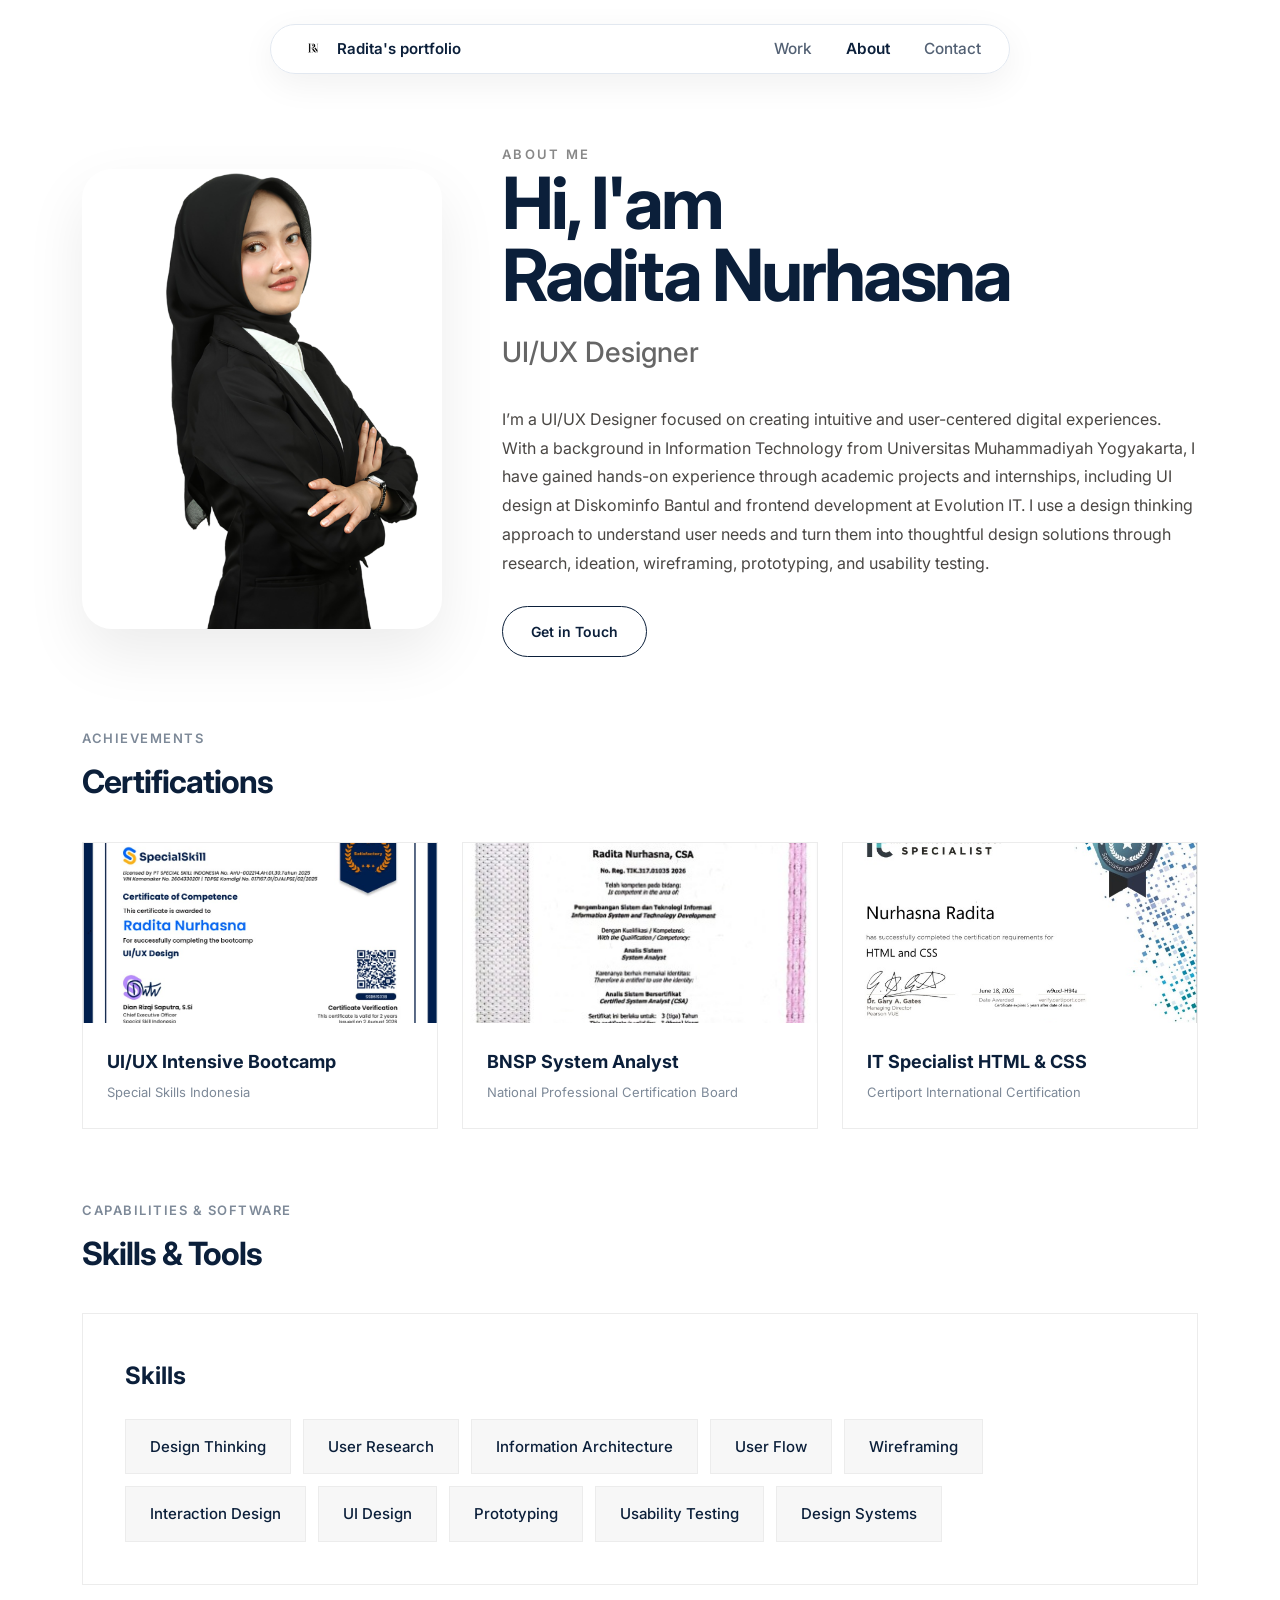
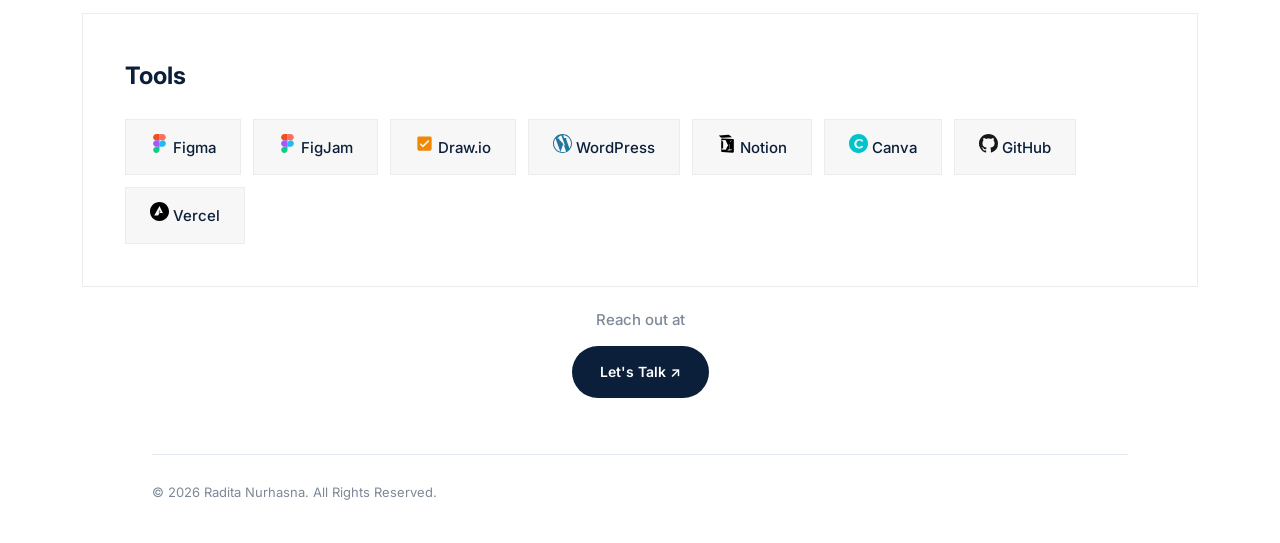
==== commit d54ef283: "Update portfolio" ====
--- a/about.html
+++ b/about.html
@@ -30,7 +30,6 @@
                 <li><a href="index.html">Work</a></li>
                 <li><a href="about.html"class="active">About</a></li>
                 <li><a href="contact.html">Contact</a></li>
-                <li><a href="../assets/cv/resume.pdf" target="_blank" class="btn-resume">Resume <i class="ri-external-link-line"></i></a></li>
             </ul>
         </nav>
     </header>
@@ -46,16 +45,12 @@
             <h1>Hi, I'am <br>Radita Nurhasna</h1>
             <h3>UI/UX Designer</h3>
             <p>
-                I am passionate about UI/UX Design and enjoy creating intuitive,
-                user-centered digital experiences through research, wireframing, prototyping, 
-                and interface design using Figma. Through academic and real-world projects, 
-                I have collaborated with teams to design web and mobile interfaces
-                that are both visually appealing and functional.
+                I’m a UI/UX Designer focused on creating intuitive and user-centered digital experiences. 
+                With a background in Information Technology from Universitas Muhammadiyah Yogyakarta, I have gained hands-on experience through academic projects and internships, 
+                including UI design at Diskominfo Bantul and frontend development at Evolution IT. 
+                I use a design thinking approach to understand user needs and turn them into thoughtful design solutions through research, ideation, wireframing, prototyping, and usability testing.
             </p>
             <div class="about-actions">
-                <a href="assets/cv/CV-Radita.pdf" class="btn-primary" download>
-                    Download CV ↗
-                </a>
                 <a href="contact.html" class="btn-secondary">
                     Get in Touch
                 </a>
@@ -63,61 +58,6 @@
         </div>
     </section>
 
-    <!-- ================= BACKGROUND, EXPERIENCE, EDUCATION & ORGANIZATION ================= -->
-    <section class="section-padding">
-        <div class="section-heading">
-            <span class="section-subtitle">QUALIFICATIONS</span>
-            <h2 class="section-title">Experience & Education</h2>
-        </div>
-
-        <div class="background-grid">
-            <!-- EXPERIENCE CARD -->
-            <div class="background-card">
-                <h2>Experience</h2>
-                <div class="resume-list">
-                    <div class="resume-item">
-                        <strong class="resume-role">UI Designer Intern</strong>
-                        <span class="resume-org">Diskominfo Bantul</span>
-                        <span class="resume-date">Feb 2025 – Apr 2025</span>
-                    </div>
-                    <div class="resume-item">
-                        <strong class="resume-role">Frontend Developer</strong>
-                        <span class="resume-org">Evolution IT</span>
-                        <span class="resume-date">Jan 2026 – Mar 2026</span>
-                    </div>
-                </div>
-            </div>
-
-            <!-- EDUCATION CARD -->
-            <div class="background-card">
-                <h2>Education</h2>
-                <div class="resume-list">
-                    <div class="resume-item">
-                        <strong class="resume-role">Bachelor of Information Technology</strong>
-                        <span class="resume-org">Universitas Muhammadiyah Yogyakarta</span>
-                        <span class="resume-date">2022 – Present</span>
-                    </div>
-                </div>
-            </div>
-
-            <!-- ORGANIZATION CARD -->
-            <div class="background-card">
-                <h2>Organization</h2>
-                <div class="resume-list">
-                    <div class="resume-item">
-                        <strong class="resume-role">Public Relations Secretary</strong>
-                        <span class="resume-org">KMTI UMY</span>
-                        <span class="resume-date">2023 – 2024</span>
-                    </div>
-                    <div class="resume-item">
-                        <strong class="resume-role">Public Relations Staff</strong>
-                        <span class="resume-org">KMTI UMY</span>
-                        <span class="resume-date">2022 – 2023</span>
-                    </div>
-                </div>
-            </div>
-        </div>
-    </section>
 
     <!-- ================= CERTIFICATIONS ================= -->
     <section class="section-padding">
@@ -128,6 +68,29 @@
 
         <div class="grid-3">
             <!-- Cert 1 -->
+            <div class="cert-card" tabindex="0" role="button" aria-label="Lihat sertifikat UI/UX Intensive Bootcamp"
+                data-cert-thumb="assets/certificates/cert-bootcamp.jpg"
+                data-cert-src="assets/certificates/cert-bootcamp.pdf"
+                data-cert-title="UI/UX Intensive Bootcamp"
+                data-cert-subtitle="Special Skills Indonesia">
+                <div class="cert-img-wrapper">
+                    <img src="assets/certificates/cert-bootcamp.jpeg" alt="UI/UX Intensive Bootcamp Certificate" onerror="this.style.display='none'; this.nextElementSibling.style.display='flex';">
+                    <div class="cert-placeholder-slot" style="display:none;">
+                        <i class="ri-shape-2-line"></i>
+                        <span>Upload Sertifikat</span>
+                    </div>
+                    <div class="cert-hover-overlay">
+                        <i class="ri-zoom-in-line"></i>
+                        <span>Lihat Sertifikat</span>
+                    </div>
+                </div>
+                <div class="cert-info">
+                    <h4>UI/UX Intensive Bootcamp</h4>
+                    <p>Special Skills Indonesia</p>
+                </div>
+            </div>
+
+            <!-- Cert 2-->
             <div class="cert-card" tabindex="0" role="button" aria-label="Lihat sertifikat BNSP System Analyst"
                 data-cert-thumb="assets/certificates/cert-bnsp.jpg"
                 data-cert-src="assets/certificates/cert-bnsp.pdf"
@@ -150,7 +113,7 @@
                 </div>
             </div>
 
-            <!-- Cert 2 -->
+            <!-- Cert 3 -->
             <div class="cert-card" tabindex="0" role="button" aria-label="Lihat sertifikat IT Specialist HTML & CSS"
                 data-cert-thumb="assets/certificates/cert-html-css.jpg"
                 data-cert-src="assets/certificates/cert-html-css.pdf"
@@ -170,29 +133,6 @@
                 <div class="cert-info">
                     <h4>IT Specialist HTML & CSS</h4>
                     <p>Certiport International Certification</p>
-                </div>
-            </div>
-
-            <!-- Cert 3 -->
-            <div class="cert-card" tabindex="0" role="button" aria-label="Lihat sertifikat UI/UX Intensive Bootcamp"
-                data-cert-thumb="assets/certificates/cert-bootcamp.jpg"
-                data-cert-src="assets/certificates/cert-bootcamp.pdf"
-                data-cert-title="UI/UX Intensive Bootcamp"
-                data-cert-subtitle="Special Skills Indonesia">
-                <div class="cert-img-wrapper">
-                    <img src="assets/certificates/cert-bootcamp.jpeg" alt="UI/UX Intensive Bootcamp Certificate" onerror="this.style.display='none'; this.nextElementSibling.style.display='flex';">
-                    <div class="cert-placeholder-slot" style="display:none;">
-                        <i class="ri-shape-2-line"></i>
-                        <span>Upload Sertifikat</span>
-                    </div>
-                    <div class="cert-hover-overlay">
-                        <i class="ri-zoom-in-line"></i>
-                        <span>Lihat Sertifikat</span>
-                    </div>
-                </div>
-                <div class="cert-info">
-                    <h4>UI/UX Intensive Bootcamp</h4>
-                    <p>Special Skills Indonesia</p>
                 </div>
             </div>
         </div>
@@ -228,93 +168,140 @@
         </div>
     </div>
 
-    <!-- ================= SKILLS & TOOLS (VERTICAL STACK) ================= -->
-    <section class="section-padding">
-        <div class="section-heading">
-            <span class="section-subtitle">CAPABILITIES & SOFTWARE</span>
-            <h2 class="section-title">Skills & Tools</h2>
-        </div>
-
-        <div class="skills-stacked">
-            <!-- SKILLS (ATAS) -->
-            <div class="skill-category-card">
-                <div class="category-title">
-                    Skills
-                </div>
-                <div class="skills-tags">
-                    <span class="skill-tag">Design Thinking</span>
-                    <span class="skill-tag">Interaction Design</span>
-                    <span class="skill-tag">Wireframing</span>
-                    <span class="skill-tag">Prototyping</span>
-                    <span class="skill-tag">Usability Testing</span>
-                    <span class="skill-tag">User Experience</span>
-                    <span class="skill-tag">User Interface Design</span>
-                    <span class="skill-tag">User Acceptance Testing</span>
-                    <span class="skill-tag">Software Requirements Specification (SRS)</span>
-                </div>
-            </div>
-
-            <!-- TOOLS (BAWAH) -->
-            <div class="skill-category-card">
-                <div class="category-title">
-                    Tools
-                </div>
-                <div class="skills-tags">
-                    <span class="skill-tag">
-                        <svg width="19" height="19" viewBox="0 0 38 57" fill="none" xmlns="http://www.w3.org/2000/svg">
-                            <path d="M19 28.5C19 23.2533 23.2533 19 28.5 19C33.7467 19 38 23.2533 38 28.5C38 33.7467 33.7467 38 28.5 38H19V28.5Z" fill="#1ABCFE"/>
-                            <path d="M0 47.5C0 42.2533 4.25329 38 9.5 38H19V47.5C19 52.7467 14.7467 57 9.5 57C4.25329 57 0 52.7467 0 47.5Z" fill="#0ACF83"/>
-                            <path d="M19 0V19H28.5C33.7467 19 38 14.7467 38 9.5C38 4.25329 33.7467 0 28.5 0H19Z" fill="#FF7262"/>
-                            <path d="M0 9.5C0 14.7467 4.25329 19 9.5 19H19V0H9.5C4.25329 0 0 4.25329 0 9.5Z" fill="#F24E1E"/>
-                            <path d="M0 28.5C0 33.7467 4.25329 38 9.5 38H19V19H9.5C4.25329 19 0 23.2533 0 28.5Z" fill="#A259FF"/>
-                        </svg>
-                        Figma
-                    </span>
-
-                    <span class="skill-tag">
-                        <svg width="19" height="19" viewBox="0 0 24 24" fill="#F08705" xmlns="http://www.w3.org/2000/svg">
-                            <path d="M19 3H5c-1.1 0-2 .9-2 2v14c0 1.1.9 2 2 2h14c1.1 0 2-.9 2-2V5c0-1.1-.9-2-2-2zm-9 14l-4-4 1.41-1.41L10 14.17l6.59-6.59L18 9l-8 8z"/>
-                        </svg>
-                        Draw.io
-                    </span>
-
-                    <span class="skill-tag">
-                        <svg width="19" height="19" viewBox="0 0 24 24" fill="#21759B" xmlns="http://www.w3.org/2000/svg">
-                            <path d="M12 0C5.373 0 0 5.373 0 12s5.373 12 12 12 12-5.373 12-12S18.627 0 12 0zm0 1.25c5.937 0 10.75 4.813 10.75 10.75 0 2.298-.724 4.428-1.957 6.177l-4.52-12.385c.427-.04.757-.145.757-.145.375-.078.326-.617-.05-.59 0 0-1.127.132-1.854.132-.693 0-1.828-.132-1.828-.132-.376-.027-.425.512-.049.59 0 0 .33.105.731.145l2.67 7.311-3.766-11.23c.427-.04.757-.145.757-.145.375-.078.326-.617-.05-.59 0 0-1.127.132-1.855.132-.692 0-1.827-.132-1.827-.132-.376-.027-.425.512-.05.59 0 0 .33.105.73.145l4.898 13.411L7.26 6.368c.427-.04.757-.145.757-.145.375-.078.326-.617-.05-.59 0 0-1.127.132-1.854.132-.238 0-.528-.016-.838-.039A10.707 10.707 0 0 1 12 1.25zM1.25 12c0-2.3.725-4.43 1.958-6.18l6.107 16.73A10.708 10.708 0 0 1 1.25 12zm10.75 10.75c-.864 0-1.705-.102-2.511-.295l3.52-10.222 3.6 9.873c-.02.008-.04.015-.06.022a10.697 10.697 0 0 1-4.549.622z"/>
-                        </svg>
-                        WordPress
-                    </span>
-
-                    <span class="skill-tag">
-                        <svg width="19" height="19" viewBox="0 0 24 24" fill="#000000" xmlns="http://www.w3.org/2000/svg">
-                            <path d="M4.459 4.208c.746.606 1.026.56 2.428.466l11.713-.701c.28 0 .047-.28-.047-.327L16.275 1.9a2.76 2.76 0 0 0-2.007-.84L2.873 1.833c-.42.023-.513.234-.326.467zm.84 3.966v13.535c0 .7.373 1.027 1.12 1.074l13.674.793c.746.046 1.166-.374 1.166-1.074V7.472c0-.7-.28-1.027-1.026-1.073L6.37 5.606c-.699-.047-1.071.373-1.071 1.073zm12.305.886c.094.42.047.887-.326.933l-1.073.14c-.373.047-.56.28-.56.653v8.587c.28.326.653.28.98.233l1.538-.233c.373-.047.513.233.513.56 0 .42-.28.513-.7.56l-4.153.373c-.373.047-.606-.187-.606-.513 0-.374.187-.513.56-.56l1.027-.14c.373-.047.466-.233.466-.56V11.2l-4.013 8.353c-.187.373-.466.42-.887.373l-4.106-.28c-.373-.047-.466-.28-.466-.606 0-.327.187-.56.466-.607l1.026-.14c.327-.047.466-.28.466-.653V9.873c0-.373-.14-.56-.466-.606l-1.026-.14c-.373-.047-.466-.28-.466-.607 0-.373.187-.513.56-.56l3.59-.28c.513-.047.84.14 1.026.56l3.36 6.86 3.033-6.533c.187-.373.466-.56.933-.606z"/>
-                        </svg>
-                        Notion
-                    </span>
-
-                    <span class="skill-tag">
-                        <svg width="19" height="19" viewBox="0 0 24 24" fill="#00C4CC" xmlns="http://www.w3.org/2000/svg">
-                            <path d="M12 0C5.372 0 0 5.373 0 12s5.372 12 12 12 12-5.372 12-12S18.628 0 12 0zm.45 18.27c-3.41 0-5.73-2.19-5.73-5.55 0-3.72 2.76-6.42 6.66-6.42 2.37 0 4.02 1.08 4.62 2.73l-2.07.72c-.36-.93-1.29-1.53-2.46-1.53-2.43 0-4.14 1.83-4.14 4.41 0 2.19 1.41 3.63 3.63 3.63 1.35 0 2.43-.63 3.03-1.65l1.89 1.05c-1.02 1.71-2.79 2.61-5.43 2.61z"/>
-                        </svg>
-                        Canva
-                    </span>
-                    <span class="skill-tag">
-    <svg width="19" height="19" viewBox="0 0 24 24" fill="#181717" xmlns="http://www.w3.org/2000/svg">
-        <path d="M12 0C5.37 0 0 5.37 0 12c0 5.3 3.44 9.8 8.21 11.38.6.11.82-.26.82-.58v-2.05c-3.34.73-4.04-1.61-4.04-1.61-.55-1.39-1.33-1.76-1.33-1.76-1.09-.75.08-.74.08-.74 1.2.09 1.83 1.24 1.83 1.24 1.07 1.83 2.81 1.3 3.5.99.11-.78.42-1.3.76-1.6-2.67-.3-5.47-1.33-5.47-5.93 0-1.31.47-2.38 1.24-3.22-.12-.3-.54-1.52.12-3.18 0 0 1.01-.32 3.3 1.23.96-.27 1.98-.4 3-.4s2.04.13 3 .4c2.29-1.55 3.3-1.23 3.3-1.23.66 1.66.24 2.88.12 3.18.77.84 1.24 1.91 1.24 3.22 0 4.61-2.8 5.62-5.48 5.92.43.37.81 1.1.81 2.22v3.29c0 .32.22.69.83.57A12.01 12.01 0 0 0 24 12C24 5.37 18.63 0 12 0Z"/>
-    </svg>
-    GitHub
-</span>
-
-<span class="skill-tag">
-    <svg width="19" height="19" viewBox="0 0 24 24" fill="#000000" xmlns="http://www.w3.org/2000/svg">
-        <path d="M24 12.003c0 6.627-5.373 12-12 12S0 18.63 0 12.003 5.373.003 12 .003s12 5.373 12 12ZM12.004 5.16 5.35 17.19h4.91l1.744-3.153h3.998l1.744 3.153h.01L12.004 5.16Zm0 4.74 1.3 2.35h-2.6l1.3-2.35Z"/>
-    </svg>
-    Vercel
-</span>
-                </div>
-            </div>
-        </div>
-    </section>
+    <!-- ================= SKILLS & TOOLS ================= -->
+<section class="section-padding">
+    <div class="section-heading">
+        <span class="section-subtitle">CAPABILITIES & SOFTWARE</span>
+        <h2 class="section-title">Skills & Tools</h2>
+    </div>
+
+    <div class="skills-stacked">
+
+        <!-- SKILLS -->
+        <div class="skill-category-card">
+            <div class="category-title">
+                Skills
+            </div>
+
+            <div class="skills-tags">
+                <span class="skill-tag">Design Thinking</span>
+                <span class="skill-tag">User Research</span>
+                <span class="skill-tag">Information Architecture</span>
+                <span class="skill-tag">User Flow</span>
+                <span class="skill-tag">Wireframing</span>
+                <span class="skill-tag">Interaction Design</span>
+                <span class="skill-tag">UI Design</span>
+                <span class="skill-tag">Prototyping</span>
+                <span class="skill-tag">Usability Testing</span>
+                <span class="skill-tag">Design Systems</span>
+            </div>
+        </div>
+
+
+        <!-- TOOLS -->
+        <div class="skill-category-card">
+            <div class="category-title">
+                Tools
+            </div>
+
+            <div class="skills-tags">
+
+                <!-- Figma -->
+                <span class="skill-tag">
+                    <svg width="19" height="19" viewBox="0 0 38 57" fill="none"
+                        xmlns="http://www.w3.org/2000/svg">
+                        <path d="M19 28.5C19 23.2533 23.2533 19 28.5 19C33.7467 19 38 23.2533 38 28.5C38 33.7467 33.7467 38 28.5 38H19V28.5Z"
+                            fill="#1ABCFE"/>
+                        <path d="M0 47.5C0 42.2533 4.25329 38 9.5 38H19V47.5C19 52.7467 14.7467 57 9.5 57C4.25329 57 0 52.7467 0 47.5Z"
+                            fill="#0ACF83"/>
+                        <path d="M19 0V19H28.5C33.7467 19 38 14.7467 38 9.5C38 4.25329 33.7467 0 28.5 0H19Z"
+                            fill="#FF7262"/>
+                        <path d="M0 9.5C0 14.7467 4.25329 19 9.5 19H19V0H9.5C4.25329 0 0 4.25329 0 9.5Z"
+                            fill="#F24E1E"/>
+                        <path d="M0 28.5C0 33.7467 4.25329 38 9.5 38H19V19H9.5C4.25329 19 0 23.2533 0 28.5Z"
+                            fill="#A259FF"/>
+                    </svg>
+                    Figma
+                </span>
+
+                <!-- Figma Jam -->
+                <span class="skill-tag">
+                    <svg width="19" height="19" viewBox="0 0 38 57" fill="none"
+                        xmlns="http://www.w3.org/2000/svg">
+                        <path d="M19 28.5C19 23.2533 23.2533 19 28.5 19C33.7467 19 38 23.2533 38 28.5C38 33.7467 33.7467 38 28.5 38H19V28.5Z"
+                            fill="#1ABCFE"/>
+                        <path d="M0 47.5C0 42.2533 4.25329 38 9.5 38H19V47.5C19 52.7467 14.7467 57 9.5 57C4.25329 57 0 52.7467 0 47.5Z"
+                            fill="#0ACF83"/>
+                        <path d="M19 0V19H28.5C33.7467 19 38 14.7467 38 9.5C38 4.25329 33.7467 0 28.5 0H19Z"
+                            fill="#FF7262"/>
+                        <path d="M0 9.5C0 14.7467 4.25329 19 9.5 19H19V0H9.5C4.25329 0 0 4.25329 0 9.5Z"
+                            fill="#F24E1E"/>
+                        <path d="M0 28.5C0 33.7467 4.25329 38 9.5 38H19V19H9.5C4.25329 19 0 23.2533 0 28.5Z"
+                            fill="#A259FF"/>
+                    </svg>
+                    FigJam
+                </span>
+
+                
+
+                <!-- Draw.io -->
+                <span class="skill-tag">
+                    <svg width="19" height="19" viewBox="0 0 24 24" fill="#F08705"
+                        xmlns="http://www.w3.org/2000/svg">
+                        <path d="M19 3H5c-1.1 0-2 .9-2 2v14c0 1.1.9 2 2 2h14c1.1 0 2-.9 2-2V5c0-1.1-.9-2-2-2zm-9 14l-4-4 1.41-1.41L10 14.17l6.59-6.59L18 9l-8 8z"/>
+                    </svg>
+                    Draw.io
+                </span>
+
+                <!-- WordPress -->
+                <span class="skill-tag">
+                    <svg width="19" height="19" viewBox="0 0 24 24" fill="#21759B"
+                        xmlns="http://www.w3.org/2000/svg">
+                        <path d="M12 0C5.373 0 0 5.373 0 12s5.373 12 12 12 12-5.373 12-12S18.627 0 12 0zm0 1.25c5.937 0 10.75 4.813 10.75 10.75 0 2.298-.724 4.428-1.957 6.177l-4.52-12.385c.427-.04.757-.145.757-.145.375-.078.326-.617-.05-.59 0 0-1.127.132-1.854.132-.693 0-1.828-.132-1.828-.132-.376-.027-.425.512-.049.59 0 0 .33.105.731.145l2.67 7.311-3.766-11.23c.427-.04.757-.145.757-.145.375-.078.326-.617-.05-.59 0 0-1.127.132-1.855.132-.692 0-1.827-.132-1.827-.132-.376-.027-.425.512-.05.59 0 0 .33.105.73.145l4.898 13.411L7.26 6.368c.427-.04.757-.145.757-.145.375-.078.326-.617-.05-.59 0 0-1.127.132-1.854.132-.238 0-.528-.016-.838-.039A10.707 10.707 0 0 1 12 1.25zM1.25 12c0-2.3.725-4.43 1.958-6.18l6.107 16.73A10.708 10.708 0 0 1 1.25 12zm10.75 10.75c-.864 0-1.705-.102-2.511-.295l3.52-10.222 3.6 9.873c-.02.008-.04.015-.06.022a10.697 10.697 0 0 1-4.549.622z"/>
+                    </svg>
+                    WordPress
+                </span>
+
+                <!-- Notion -->
+                <span class="skill-tag">
+                    <svg width="19" height="19" viewBox="0 0 24 24" fill="#000000"
+                        xmlns="http://www.w3.org/2000/svg">
+                        <path d="M4.459 4.208c.746.606 1.026.56 2.428.466l11.713-.701c.28 0 .047-.28-.047-.327L16.275 1.9a2.76 2.76 0 0 0-2.007-.84L2.873 1.833c-.42.023-.513.234-.326.467zm.84 3.966v13.535c0 .7.373 1.027 1.12 1.074l13.674.793c.746.046 1.166-.374 1.166-1.074V7.472c0-.7-.28-1.027-1.026-1.073L6.37 5.606c-.699-.047-1.071.373-1.071 1.073zm12.305.886c.094.42.047.887-.326.933l-1.073.14c-.373.047-.56.28-.56.653v8.587c.28.326.653.28.98.233l1.538-.233c.373-.047.513.233.513.56 0 .42-.28.513-.7.56l-4.153.373c-.373.047-.606-.187-.606-.513 0-.374.187-.513.56-.56l1.027-.14c.373-.047.466-.233.466-.56V11.2l-4.013 8.353c-.187.373-.466.42-.887.373l-4.106-.28c-.373-.047-.466-.28-.466-.606 0-.327.187-.56.466-.607l1.026-.14c.327-.047.466-.28.466-.653V9.873c0-.373-.14-.56-.466-.606l-1.026-.14c-.373-.047-.466-.28-.466-.607 0-.373.187-.513.56-.56l3.59-.28c.513-.047.84.14 1.026.56l3.36 6.86 3.033-6.533c.187-.373.466-.56.933-.606z"/>
+                    </svg>
+                    Notion
+                </span>
+
+                <!-- Canva -->
+                <span class="skill-tag">
+                    <svg width="19" height="19" viewBox="0 0 24 24" fill="#00C4CC"
+                        xmlns="http://www.w3.org/2000/svg">
+                        <path d="M12 0C5.372 0 0 5.373 0 12s5.372 12 12 12 12-5.372 12-12S18.628 0 12 0zm.45 18.27c-3.41 0-5.73-2.19-5.73-5.55 0-3.72 2.76-6.42 6.66-6.42 2.37 0 4.02 1.08 4.62 2.73l-2.07.72c-.36-.93-1.29-1.53-2.46-1.53-2.43 0-4.14 1.83-4.14 4.41 0 2.19 1.41 3.63 3.63 3.63 1.35 0 2.43-.63 3.03-1.65l1.89 1.05c-1.02 1.71-2.79 2.61-5.43 2.61z"/>
+                    </svg>
+                    Canva
+                </span>
+
+                <!-- GitHub -->
+                <span class="skill-tag">
+                    <svg width="19" height="19" viewBox="0 0 24 24" fill="#181717"
+                        xmlns="http://www.w3.org/2000/svg">
+                        <path d="M12 0C5.37 0 0 5.37 0 12c0 5.3 3.44 9.8 8.21 11.38.6.11.82-.26.82-.58v-2.05c-3.34.73-4.04-1.61-4.04-1.61-.55-1.39-1.33-1.76-1.33-1.76-1.09-.75.08-.74.08-.74 1.2.09 1.83 1.24 1.83 1.24 1.07 1.83 2.81 1.3 3.5.99.11-.78.42-1.3.76-1.6-2.67-.3-5.47-1.33-5.47-5.93 0-1.31.47-2.38 1.24-3.22-.12-.3-.54-1.52.12-3.18 0 0 1.01-.32 3.3 1.23.96-.27 1.98-.4 3-.4s2.04.13 3 .4c2.29-1.55 3.3-1.23 3.3-1.23.66 1.66.24 2.88.12 3.18.77.84 1.24 1.91 1.24 3.22 0 4.61-2.8 5.62-5.48 5.92.43.37.81 1.1.81 2.22v3.29c0 .32.22.69.83.57A12.01 12.01 0 0 0 24 12C24 5.37 18.63 0 12 0Z"/>
+                    </svg>
+                    GitHub
+                </span>
+
+                <!-- Vercel -->
+                <span class="skill-tag">
+                    <svg width="19" height="19" viewBox="0 0 24 24" fill="#000000"
+                        xmlns="http://www.w3.org/2000/svg">
+                        <path d="M24 12.003c0 6.627-5.373 12-12 12S0 18.63 0 12.003 5.373.003 12 .003s12 5.373 12 12ZM12.004 5.16 5.35 17.19h4.91l1.744-3.153h3.998l1.744 3.153h.01L12.004 5.16Zm0 4.74 1.3 2.35h-2.6l1.3 2.35Z"/>
+                    </svg>
+                    Vercel
+                </span>
+
+            </div>
+        </div>
+    </div>
+</section>
 
     <!-- ================= FOOTER ================= -->
     <footer class="uxfolio-footer">
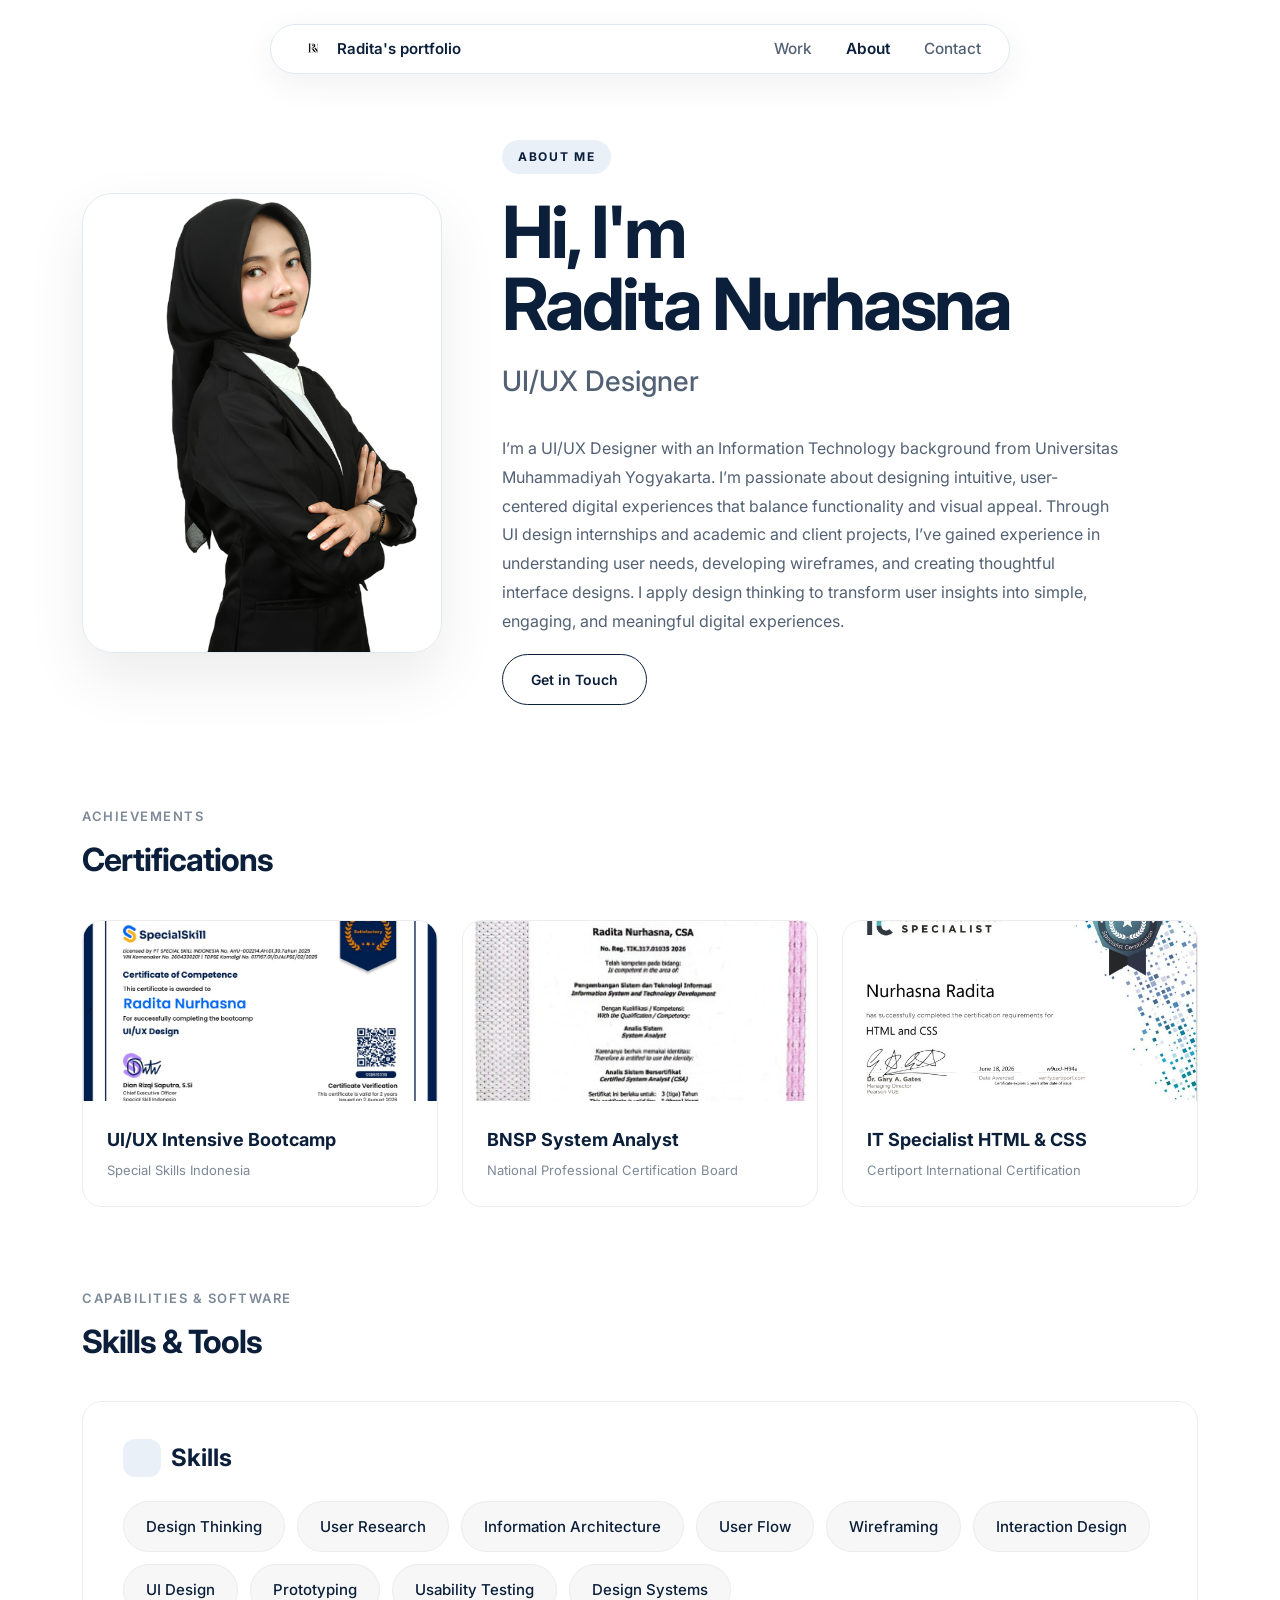
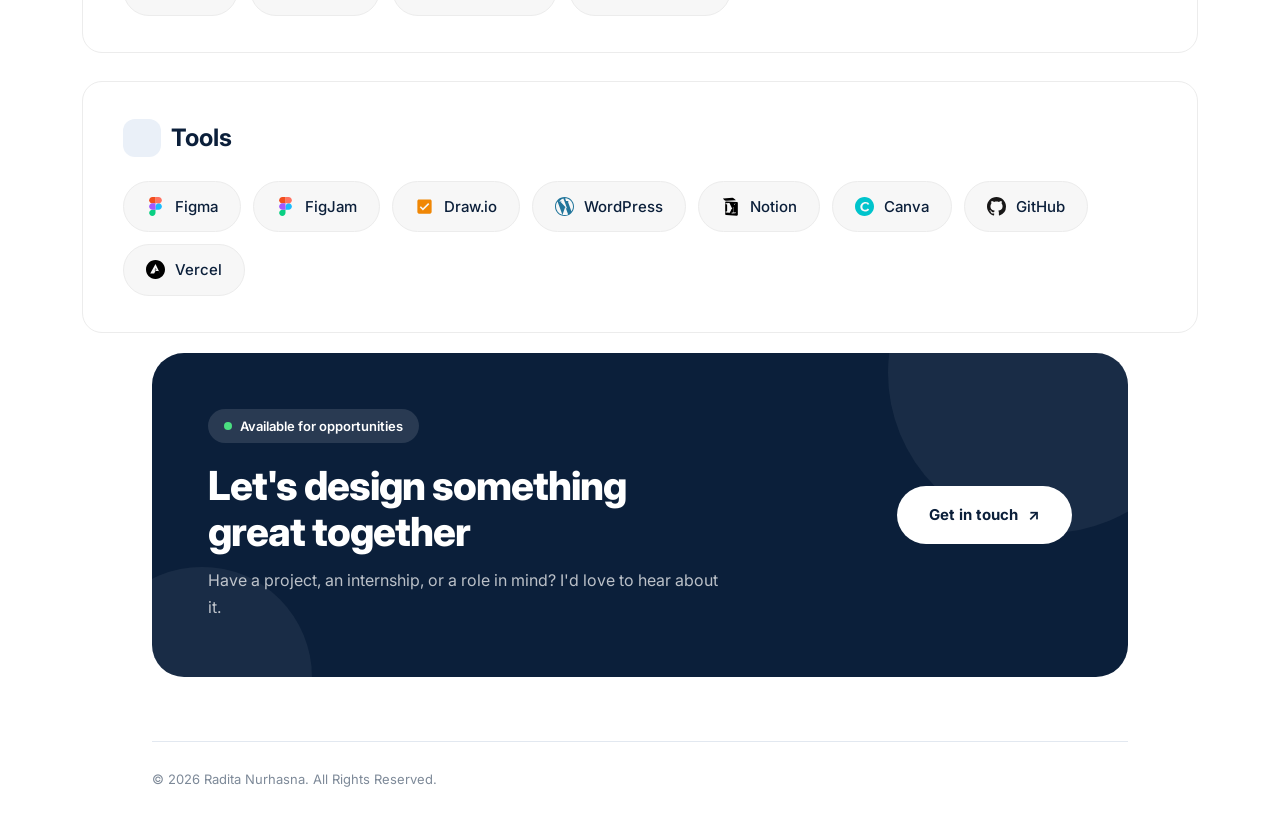
==== commit cb51bd50: "Update portfolio" ====
--- a/about.html
+++ b/about.html
@@ -18,17 +18,17 @@
 
 <body>
 
-         <!-- ================= NAVBAR ================= -->
+    <!-- ================= NAVBAR ================= -->
     <header>
         <nav class="navbar">
             <a href="index.html" class="logo">
                 <img src="assets/icons/logo.png" alt="Radita's Portfolio Logo" class="logo-img">
                 Radita's portfolio
             </a>
- 
+
             <ul class="nav-links">
                 <li><a href="index.html">Work</a></li>
-                <li><a href="about.html"class="active">About</a></li>
+                <li><a href="about.html" class="active">About</a></li>
                 <li><a href="contact.html">Contact</a></li>
             </ul>
         </nav>
@@ -42,14 +42,14 @@
 
         <div class="about-content-card">
             <span class="about-tag">ABOUT ME</span>
-            <h1>Hi, I'am <br>Radita Nurhasna</h1>
+            <h1>Hi, I'm <br>Radita Nurhasna</h1>
             <h3>UI/UX Designer</h3>
+
             <p>
-                I’m a UI/UX Designer focused on creating intuitive and user-centered digital experiences. 
-                With a background in Information Technology from Universitas Muhammadiyah Yogyakarta, I have gained hands-on experience through academic projects and internships, 
-                including UI design at Diskominfo Bantul and frontend development at Evolution IT. 
-                I use a design thinking approach to understand user needs and turn them into thoughtful design solutions through research, ideation, wireframing, prototyping, and usability testing.
+                I’m a UI/UX Designer with an Information Technology background from Universitas Muhammadiyah Yogyakarta. I’m passionate about designing intuitive, user-centered digital experiences that balance functionality and visual appeal. Through UI design internships and academic and client projects, I’ve gained experience in understanding user needs, developing wireframes, and creating thoughtful interface designs. I apply design thinking to transform user insights into simple, engaging, and meaningful digital experiences.
             </p>
+            
+
             <div class="about-actions">
                 <a href="contact.html" class="btn-secondary">
                     Get in Touch
@@ -57,7 +57,6 @@
             </div>
         </div>
     </section>
-
 
     <!-- ================= CERTIFICATIONS ================= -->
     <section class="section-padding">
@@ -68,7 +67,7 @@
 
         <div class="grid-3">
             <!-- Cert 1 -->
-            <div class="cert-card" tabindex="0" role="button" aria-label="Lihat sertifikat UI/UX Intensive Bootcamp"
+            <div class="cert-card" tabindex="0" role="button" aria-label="View UI/UX Intensive Bootcamp certificate"
                 data-cert-thumb="assets/certificates/cert-bootcamp.jpg"
                 data-cert-src="assets/certificates/cert-bootcamp.pdf"
                 data-cert-title="UI/UX Intensive Bootcamp"
@@ -77,11 +76,11 @@
                     <img src="assets/certificates/cert-bootcamp.jpeg" alt="UI/UX Intensive Bootcamp Certificate" onerror="this.style.display='none'; this.nextElementSibling.style.display='flex';">
                     <div class="cert-placeholder-slot" style="display:none;">
                         <i class="ri-shape-2-line"></i>
-                        <span>Upload Sertifikat</span>
+                        <span>Certificate preview</span>
                     </div>
                     <div class="cert-hover-overlay">
                         <i class="ri-zoom-in-line"></i>
-                        <span>Lihat Sertifikat</span>
+                        <span>View certificate</span>
                     </div>
                 </div>
                 <div class="cert-info">
@@ -91,7 +90,7 @@
             </div>
 
             <!-- Cert 2-->
-            <div class="cert-card" tabindex="0" role="button" aria-label="Lihat sertifikat BNSP System Analyst"
+            <div class="cert-card" tabindex="0" role="button" aria-label="View BNSP System Analyst certificate"
                 data-cert-thumb="assets/certificates/cert-bnsp.jpg"
                 data-cert-src="assets/certificates/cert-bnsp.pdf"
                 data-cert-title="BNSP System Analyst"
@@ -100,11 +99,11 @@
                     <img src="assets/certificates/cert-bnsp.jpeg" alt="BNSP System Analyst Certificate" onerror="this.style.display='none'; this.nextElementSibling.style.display='flex';">
                     <div class="cert-placeholder-slot" style="display:none;">
                         <i class="ri-award-line"></i>
-                        <span>Upload Sertifikat</span>
+                        <span>Certificate preview</span>
                     </div>
                     <div class="cert-hover-overlay">
                         <i class="ri-zoom-in-line"></i>
-                        <span>Lihat Sertifikat</span>
+                        <span>View certificate</span>
                     </div>
                 </div>
                 <div class="cert-info">
@@ -114,7 +113,7 @@
             </div>
 
             <!-- Cert 3 -->
-            <div class="cert-card" tabindex="0" role="button" aria-label="Lihat sertifikat IT Specialist HTML & CSS"
+            <div class="cert-card" tabindex="0" role="button" aria-label="View IT Specialist HTML and CSS certificate"
                 data-cert-thumb="assets/certificates/cert-html-css.jpg"
                 data-cert-src="assets/certificates/cert-html-css.pdf"
                 data-cert-title="IT Specialist HTML & CSS"
@@ -123,15 +122,15 @@
                     <img src="assets/certificates/cert-html-css.jpeg" alt="IT Specialist HTML & CSS Certificate" onerror="this.style.display='none'; this.nextElementSibling.style.display='flex';">
                     <div class="cert-placeholder-slot" style="display:none;">
                         <i class="ri-code-box-line"></i>
-                        <span>Upload Sertifikat</span>
+                        <span>Certificate preview</span>
                     </div>
                     <div class="cert-hover-overlay">
                         <i class="ri-zoom-in-line"></i>
-                        <span>Lihat Sertifikat</span>
+                        <span>View certificate</span>
                     </div>
                 </div>
                 <div class="cert-info">
-                    <h4>IT Specialist HTML & CSS</h4>
+                    <h4>IT Specialist HTML &amp; CSS</h4>
                     <p>Certiport International Certification</p>
                 </div>
             </div>
@@ -142,19 +141,19 @@
     <div class="cert-modal" id="certModal" aria-hidden="true">
         <div class="cert-modal-backdrop" data-cert-close></div>
         <div class="cert-modal-dialog" role="dialog" aria-modal="true" aria-labelledby="certModalTitle">
-            <button type="button" class="cert-modal-close" data-cert-close aria-label="Tutup">
+            <button type="button" class="cert-modal-close" data-cert-close aria-label="Close">
                 <i class="ri-close-line"></i>
             </button>
             <div class="cert-modal-img-wrapper">
                 <img src="" alt="" id="certModalImg">
-                <iframe class="cert-modal-pdf" id="certModalPdf" title="Sertifikat PDF"></iframe>
+                <iframe class="cert-modal-pdf" id="certModalPdf" title="Certificate PDF"></iframe>
                 <div class="cert-modal-empty" id="certModalEmpty">
                     <i class="ri-award-line"></i>
-                    <p>Sertifikat belum diunggah.<br>Tambahkan file di <code>assets/certificates/</code>.</p>
+                    <p>This certificate hasn't been uploaded yet.</p>
                 </div>
             </div>
             <p class="cert-modal-pdf-hint" id="certModalPdfHint" style="display:none;">
-                <i class="ri-mouse-line"></i> Sertifikat ini lebih dari 1 halaman — scroll di dalam kotak untuk melihat halaman berikutnya.
+                <i class="ri-mouse-line"></i> This certificate has more than one page. Scroll inside the box to see the next pages.
             </p>
             <div class="cert-modal-info">
                 <div class="cert-modal-info-text">
@@ -162,155 +161,154 @@
                     <p id="certModalSubtitle"></p>
                 </div>
                 <a href="#" id="certModalOpenLink" class="cert-modal-open-link" target="_blank" rel="noopener" style="display:none;">
-                    Buka di tab baru <i class="ri-external-link-line"></i>
+                    Open in new tab <i class="ri-external-link-line"></i>
                 </a>
             </div>
         </div>
     </div>
 
     <!-- ================= SKILLS & TOOLS ================= -->
-<section class="section-padding">
-    <div class="section-heading">
-        <span class="section-subtitle">CAPABILITIES & SOFTWARE</span>
-        <h2 class="section-title">Skills & Tools</h2>
-    </div>
-
-    <div class="skills-stacked">
-
-        <!-- SKILLS -->
-        <div class="skill-category-card">
-            <div class="category-title">
-                Skills
-            </div>
-
-            <div class="skills-tags">
-                <span class="skill-tag">Design Thinking</span>
-                <span class="skill-tag">User Research</span>
-                <span class="skill-tag">Information Architecture</span>
-                <span class="skill-tag">User Flow</span>
-                <span class="skill-tag">Wireframing</span>
-                <span class="skill-tag">Interaction Design</span>
-                <span class="skill-tag">UI Design</span>
-                <span class="skill-tag">Prototyping</span>
-                <span class="skill-tag">Usability Testing</span>
-                <span class="skill-tag">Design Systems</span>
-            </div>
-        </div>
-
-
-        <!-- TOOLS -->
-        <div class="skill-category-card">
-            <div class="category-title">
-                Tools
-            </div>
-
-            <div class="skills-tags">
-
-                <!-- Figma -->
-                <span class="skill-tag">
-                    <svg width="19" height="19" viewBox="0 0 38 57" fill="none"
-                        xmlns="http://www.w3.org/2000/svg">
-                        <path d="M19 28.5C19 23.2533 23.2533 19 28.5 19C33.7467 19 38 23.2533 38 28.5C38 33.7467 33.7467 38 28.5 38H19V28.5Z"
-                            fill="#1ABCFE"/>
-                        <path d="M0 47.5C0 42.2533 4.25329 38 9.5 38H19V47.5C19 52.7467 14.7467 57 9.5 57C4.25329 57 0 52.7467 0 47.5Z"
-                            fill="#0ACF83"/>
-                        <path d="M19 0V19H28.5C33.7467 19 38 14.7467 38 9.5C38 4.25329 33.7467 0 28.5 0H19Z"
-                            fill="#FF7262"/>
-                        <path d="M0 9.5C0 14.7467 4.25329 19 9.5 19H19V0H9.5C4.25329 0 0 4.25329 0 9.5Z"
-                            fill="#F24E1E"/>
-                        <path d="M0 28.5C0 33.7467 4.25329 38 9.5 38H19V19H9.5C4.25329 19 0 23.2533 0 28.5Z"
-                            fill="#A259FF"/>
-                    </svg>
-                    Figma
-                </span>
-
-                <!-- Figma Jam -->
-                <span class="skill-tag">
-                    <svg width="19" height="19" viewBox="0 0 38 57" fill="none"
-                        xmlns="http://www.w3.org/2000/svg">
-                        <path d="M19 28.5C19 23.2533 23.2533 19 28.5 19C33.7467 19 38 23.2533 38 28.5C38 33.7467 33.7467 38 28.5 38H19V28.5Z"
-                            fill="#1ABCFE"/>
-                        <path d="M0 47.5C0 42.2533 4.25329 38 9.5 38H19V47.5C19 52.7467 14.7467 57 9.5 57C4.25329 57 0 52.7467 0 47.5Z"
-                            fill="#0ACF83"/>
-                        <path d="M19 0V19H28.5C33.7467 19 38 14.7467 38 9.5C38 4.25329 33.7467 0 28.5 0H19Z"
-                            fill="#FF7262"/>
-                        <path d="M0 9.5C0 14.7467 4.25329 19 9.5 19H19V0H9.5C4.25329 0 0 4.25329 0 9.5Z"
-                            fill="#F24E1E"/>
-                        <path d="M0 28.5C0 33.7467 4.25329 38 9.5 38H19V19H9.5C4.25329 19 0 23.2533 0 28.5Z"
-                            fill="#A259FF"/>
-                    </svg>
-                    FigJam
-                </span>
-
-                
-
-                <!-- Draw.io -->
-                <span class="skill-tag">
-                    <svg width="19" height="19" viewBox="0 0 24 24" fill="#F08705"
-                        xmlns="http://www.w3.org/2000/svg">
-                        <path d="M19 3H5c-1.1 0-2 .9-2 2v14c0 1.1.9 2 2 2h14c1.1 0 2-.9 2-2V5c0-1.1-.9-2-2-2zm-9 14l-4-4 1.41-1.41L10 14.17l6.59-6.59L18 9l-8 8z"/>
-                    </svg>
-                    Draw.io
-                </span>
-
-                <!-- WordPress -->
-                <span class="skill-tag">
-                    <svg width="19" height="19" viewBox="0 0 24 24" fill="#21759B"
-                        xmlns="http://www.w3.org/2000/svg">
-                        <path d="M12 0C5.373 0 0 5.373 0 12s5.373 12 12 12 12-5.373 12-12S18.627 0 12 0zm0 1.25c5.937 0 10.75 4.813 10.75 10.75 0 2.298-.724 4.428-1.957 6.177l-4.52-12.385c.427-.04.757-.145.757-.145.375-.078.326-.617-.05-.59 0 0-1.127.132-1.854.132-.693 0-1.828-.132-1.828-.132-.376-.027-.425.512-.049.59 0 0 .33.105.731.145l2.67 7.311-3.766-11.23c.427-.04.757-.145.757-.145.375-.078.326-.617-.05-.59 0 0-1.127.132-1.855.132-.692 0-1.827-.132-1.827-.132-.376-.027-.425.512-.05.59 0 0 .33.105.73.145l4.898 13.411L7.26 6.368c.427-.04.757-.145.757-.145.375-.078.326-.617-.05-.59 0 0-1.127.132-1.854.132-.238 0-.528-.016-.838-.039A10.707 10.707 0 0 1 12 1.25zM1.25 12c0-2.3.725-4.43 1.958-6.18l6.107 16.73A10.708 10.708 0 0 1 1.25 12zm10.75 10.75c-.864 0-1.705-.102-2.511-.295l3.52-10.222 3.6 9.873c-.02.008-.04.015-.06.022a10.697 10.697 0 0 1-4.549.622z"/>
-                    </svg>
-                    WordPress
-                </span>
-
-                <!-- Notion -->
-                <span class="skill-tag">
-                    <svg width="19" height="19" viewBox="0 0 24 24" fill="#000000"
-                        xmlns="http://www.w3.org/2000/svg">
-                        <path d="M4.459 4.208c.746.606 1.026.56 2.428.466l11.713-.701c.28 0 .047-.28-.047-.327L16.275 1.9a2.76 2.76 0 0 0-2.007-.84L2.873 1.833c-.42.023-.513.234-.326.467zm.84 3.966v13.535c0 .7.373 1.027 1.12 1.074l13.674.793c.746.046 1.166-.374 1.166-1.074V7.472c0-.7-.28-1.027-1.026-1.073L6.37 5.606c-.699-.047-1.071.373-1.071 1.073zm12.305.886c.094.42.047.887-.326.933l-1.073.14c-.373.047-.56.28-.56.653v8.587c.28.326.653.28.98.233l1.538-.233c.373-.047.513.233.513.56 0 .42-.28.513-.7.56l-4.153.373c-.373.047-.606-.187-.606-.513 0-.374.187-.513.56-.56l1.027-.14c.373-.047.466-.233.466-.56V11.2l-4.013 8.353c-.187.373-.466.42-.887.373l-4.106-.28c-.373-.047-.466-.28-.466-.606 0-.327.187-.56.466-.607l1.026-.14c.327-.047.466-.28.466-.653V9.873c0-.373-.14-.56-.466-.606l-1.026-.14c-.373-.047-.466-.28-.466-.607 0-.373.187-.513.56-.56l3.59-.28c.513-.047.84.14 1.026.56l3.36 6.86 3.033-6.533c.187-.373.466-.56.933-.606z"/>
-                    </svg>
-                    Notion
-                </span>
-
-                <!-- Canva -->
-                <span class="skill-tag">
-                    <svg width="19" height="19" viewBox="0 0 24 24" fill="#00C4CC"
-                        xmlns="http://www.w3.org/2000/svg">
-                        <path d="M12 0C5.372 0 0 5.373 0 12s5.372 12 12 12 12-5.372 12-12S18.628 0 12 0zm.45 18.27c-3.41 0-5.73-2.19-5.73-5.55 0-3.72 2.76-6.42 6.66-6.42 2.37 0 4.02 1.08 4.62 2.73l-2.07.72c-.36-.93-1.29-1.53-2.46-1.53-2.43 0-4.14 1.83-4.14 4.41 0 2.19 1.41 3.63 3.63 3.63 1.35 0 2.43-.63 3.03-1.65l1.89 1.05c-1.02 1.71-2.79 2.61-5.43 2.61z"/>
-                    </svg>
-                    Canva
-                </span>
-
-                <!-- GitHub -->
-                <span class="skill-tag">
-                    <svg width="19" height="19" viewBox="0 0 24 24" fill="#181717"
-                        xmlns="http://www.w3.org/2000/svg">
-                        <path d="M12 0C5.37 0 0 5.37 0 12c0 5.3 3.44 9.8 8.21 11.38.6.11.82-.26.82-.58v-2.05c-3.34.73-4.04-1.61-4.04-1.61-.55-1.39-1.33-1.76-1.33-1.76-1.09-.75.08-.74.08-.74 1.2.09 1.83 1.24 1.83 1.24 1.07 1.83 2.81 1.3 3.5.99.11-.78.42-1.3.76-1.6-2.67-.3-5.47-1.33-5.47-5.93 0-1.31.47-2.38 1.24-3.22-.12-.3-.54-1.52.12-3.18 0 0 1.01-.32 3.3 1.23.96-.27 1.98-.4 3-.4s2.04.13 3 .4c2.29-1.55 3.3-1.23 3.3-1.23.66 1.66.24 2.88.12 3.18.77.84 1.24 1.91 1.24 3.22 0 4.61-2.8 5.62-5.48 5.92.43.37.81 1.1.81 2.22v3.29c0 .32.22.69.83.57A12.01 12.01 0 0 0 24 12C24 5.37 18.63 0 12 0Z"/>
-                    </svg>
-                    GitHub
-                </span>
-
-                <!-- Vercel -->
-                <span class="skill-tag">
-                    <svg width="19" height="19" viewBox="0 0 24 24" fill="#000000"
-                        xmlns="http://www.w3.org/2000/svg">
-                        <path d="M24 12.003c0 6.627-5.373 12-12 12S0 18.63 0 12.003 5.373.003 12 .003s12 5.373 12 12ZM12.004 5.16 5.35 17.19h4.91l1.744-3.153h3.998l1.744 3.153h.01L12.004 5.16Zm0 4.74 1.3 2.35h-2.6l1.3 2.35Z"/>
-                    </svg>
-                    Vercel
-                </span>
-
-            </div>
-        </div>
-    </div>
-</section>
+    <section class="section-padding">
+        <div class="section-heading">
+            <span class="section-subtitle">CAPABILITIES &amp; SOFTWARE</span>
+            <h2 class="section-title">Skills &amp; Tools</h2>
+        </div>
+
+        <div class="skills-stacked">
+
+            <!-- SKILLS -->
+            <div class="skill-category-card">
+                <div class="category-title">
+                    <i class="ri-palette-line"></i> Skills
+                </div>
+
+                <div class="skills-tags">
+                    <span class="skill-tag">Design Thinking</span>
+                    <span class="skill-tag">User Research</span>
+                    <span class="skill-tag">Information Architecture</span>
+                    <span class="skill-tag">User Flow</span>
+                    <span class="skill-tag">Wireframing</span>
+                    <span class="skill-tag">Interaction Design</span>
+                    <span class="skill-tag">UI Design</span>
+                    <span class="skill-tag">Prototyping</span>
+                    <span class="skill-tag">Usability Testing</span>
+                    <span class="skill-tag">Design Systems</span>
+                </div>
+            </div>
+
+
+            <!-- TOOLS -->
+            <div class="skill-category-card">
+                <div class="category-title">
+                    <i class="ri-tools-line"></i> Tools
+                </div>
+
+                <div class="skills-tags">
+
+                    <!-- Figma -->
+                    <span class="skill-tag">
+                        <svg width="19" height="19" viewBox="0 0 38 57" fill="none"
+                            xmlns="http://www.w3.org/2000/svg">
+                            <path d="M19 28.5C19 23.2533 23.2533 19 28.5 19C33.7467 19 38 23.2533 38 28.5C38 33.7467 33.7467 38 28.5 38H19V28.5Z"
+                                fill="#1ABCFE"/>
+                            <path d="M0 47.5C0 42.2533 4.25329 38 9.5 38H19V47.5C19 52.7467 14.7467 57 9.5 57C4.25329 57 0 52.7467 0 47.5Z"
+                                fill="#0ACF83"/>
+                            <path d="M19 0V19H28.5C33.7467 19 38 14.7467 38 9.5C38 4.25329 33.7467 0 28.5 0H19Z"
+                                fill="#FF7262"/>
+                            <path d="M0 9.5C0 14.7467 4.25329 19 9.5 19H19V0H9.5C4.25329 0 0 4.25329 0 9.5Z"
+                                fill="#F24E1E"/>
+                            <path d="M0 28.5C0 33.7467 4.25329 38 9.5 38H19V19H9.5C4.25329 19 0 23.2533 0 28.5Z"
+                                fill="#A259FF"/>
+                        </svg>
+                        Figma
+                    </span>
+
+                    <!-- Figma Jam -->
+                    <span class="skill-tag">
+                        <svg width="19" height="19" viewBox="0 0 38 57" fill="none"
+                            xmlns="http://www.w3.org/2000/svg">
+                            <path d="M19 28.5C19 23.2533 23.2533 19 28.5 19C33.7467 19 38 23.2533 38 28.5C38 33.7467 33.7467 38 28.5 38H19V28.5Z"
+                                fill="#1ABCFE"/>
+                            <path d="M0 47.5C0 42.2533 4.25329 38 9.5 38H19V47.5C19 52.7467 14.7467 57 9.5 57C4.25329 57 0 52.7467 0 47.5Z"
+                                fill="#0ACF83"/>
+                            <path d="M19 0V19H28.5C33.7467 19 38 14.7467 38 9.5C38 4.25329 33.7467 0 28.5 0H19Z"
+                                fill="#FF7262"/>
+                            <path d="M0 9.5C0 14.7467 4.25329 19 9.5 19H19V0H9.5C4.25329 0 0 4.25329 0 9.5Z"
+                                fill="#F24E1E"/>
+                            <path d="M0 28.5C0 33.7467 4.25329 38 9.5 38H19V19H9.5C4.25329 19 0 23.2533 0 28.5Z"
+                                fill="#A259FF"/>
+                        </svg>
+                        FigJam
+                    </span>
+
+                    <!-- Draw.io -->
+                    <span class="skill-tag">
+                        <svg width="19" height="19" viewBox="0 0 24 24" fill="#F08705"
+                            xmlns="http://www.w3.org/2000/svg">
+                            <path d="M19 3H5c-1.1 0-2 .9-2 2v14c0 1.1.9 2 2 2h14c1.1 0 2-.9 2-2V5c0-1.1-.9-2-2-2zm-9 14l-4-4 1.41-1.41L10 14.17l6.59-6.59L18 9l-8 8z"/>
+                        </svg>
+                        Draw.io
+                    </span>
+
+                    <!-- WordPress -->
+                    <span class="skill-tag">
+                        <svg width="19" height="19" viewBox="0 0 24 24" fill="#21759B"
+                            xmlns="http://www.w3.org/2000/svg">
+                            <path d="M12 0C5.373 0 0 5.373 0 12s5.373 12 12 12 12-5.373 12-12S18.627 0 12 0zm0 1.25c5.937 0 10.75 4.813 10.75 10.75 0 2.298-.724 4.428-1.957 6.177l-4.52-12.385c.427-.04.757-.145.757-.145.375-.078.326-.617-.05-.59 0 0-1.127.132-1.854.132-.693 0-1.828-.132-1.828-.132-.376-.027-.425.512-.049.59 0 0 .33.105.731.145l2.67 7.311-3.766-11.23c.427-.04.757-.145.757-.145.375-.078.326-.617-.05-.59 0 0-1.127.132-1.855.132-.692 0-1.827-.132-1.827-.132-.376-.027-.425.512-.05.59 0 0 .33.105.73.145l4.898 13.411L7.26 6.368c.427-.04.757-.145.757-.145.375-.078.326-.617-.05-.59 0 0-1.127.132-1.854.132-.238 0-.528-.016-.838-.039A10.707 10.707 0 0 1 12 1.25zM1.25 12c0-2.3.725-4.43 1.958-6.18l6.107 16.73A10.708 10.708 0 0 1 1.25 12zm10.75 10.75c-.864 0-1.705-.102-2.511-.295l3.52-10.222 3.6 9.873c-.02.008-.04.015-.06.022a10.697 10.697 0 0 1-4.549.622z"/>
+                        </svg>
+                        WordPress
+                    </span>
+
+                    <!-- Notion -->
+                    <span class="skill-tag">
+                        <svg width="19" height="19" viewBox="0 0 24 24" fill="#000000"
+                            xmlns="http://www.w3.org/2000/svg">
+                            <path d="M4.459 4.208c.746.606 1.026.56 2.428.466l11.713-.701c.28 0 .047-.28-.047-.327L16.275 1.9a2.76 2.76 0 0 0-2.007-.84L2.873 1.833c-.42.023-.513.234-.326.467zm.84 3.966v13.535c0 .7.373 1.027 1.12 1.074l13.674.793c.746.046 1.166-.374 1.166-1.074V7.472c0-.7-.28-1.027-1.026-1.073L6.37 5.606c-.699-.047-1.071.373-1.071 1.073zm12.305.886c.094.42.047.887-.326.933l-1.073.14c-.373.047-.56.28-.56.653v8.587c.28.326.653.28.98.233l1.538-.233c.373-.047.513.233.513.56 0 .42-.28.513-.7.56l-4.153.373c-.373.047-.606-.187-.606-.513 0-.374.187-.513.56-.56l1.027-.14c.373-.047.466-.233.466-.56V11.2l-4.013 8.353c-.187.373-.466.42-.887.373l-4.106-.28c-.373-.047-.466-.28-.466-.606 0-.327.187-.56.466-.607l1.026-.14c.327-.047.466-.28.466-.653V9.873c0-.373-.14-.56-.466-.606l-1.026-.14c-.373-.047-.466-.28-.466-.607 0-.373.187-.513.56-.56l3.59-.28c.513-.047.84.14 1.026.56l3.36 6.86 3.033-6.533c.187-.373.466-.56.933-.606z"/>
+                        </svg>
+                        Notion
+                    </span>
+
+                    <!-- Canva -->
+                    <span class="skill-tag">
+                        <svg width="19" height="19" viewBox="0 0 24 24" fill="#00C4CC"
+                            xmlns="http://www.w3.org/2000/svg">
+                            <path d="M12 0C5.372 0 0 5.373 0 12s5.372 12 12 12 12-5.372 12-12S18.628 0 12 0zm.45 18.27c-3.41 0-5.73-2.19-5.73-5.55 0-3.72 2.76-6.42 6.66-6.42 2.37 0 4.02 1.08 4.62 2.73l-2.07.72c-.36-.93-1.29-1.53-2.46-1.53-2.43 0-4.14 1.83-4.14 4.41 0 2.19 1.41 3.63 3.63 3.63 1.35 0 2.43-.63 3.03-1.65l1.89 1.05c-1.02 1.71-2.79 2.61-5.43 2.61z"/>
+                        </svg>
+                        Canva
+                    </span>
+
+                    <!-- GitHub -->
+                    <span class="skill-tag">
+                        <svg width="19" height="19" viewBox="0 0 24 24" fill="#181717"
+                            xmlns="http://www.w3.org/2000/svg">
+                            <path d="M12 0C5.37 0 0 5.37 0 12c0 5.3 3.44 9.8 8.21 11.38.6.11.82-.26.82-.58v-2.05c-3.34.73-4.04-1.61-4.04-1.61-.55-1.39-1.33-1.76-1.33-1.76-1.09-.75.08-.74.08-.74 1.2.09 1.83 1.24 1.83 1.24 1.07 1.83 2.81 1.3 3.5.99.11-.78.42-1.3.76-1.6-2.67-.3-5.47-1.33-5.47-5.93 0-1.31.47-2.38 1.24-3.22-.12-.3-.54-1.52.12-3.18 0 0 1.01-.32 3.3 1.23.96-.27 1.98-.4 3-.4s2.04.13 3 .4c2.29-1.55 3.3-1.23 3.3-1.23.66 1.66.24 2.88.12 3.18.77.84 1.24 1.91 1.24 3.22 0 4.61-2.8 5.62-5.48 5.92.43.37.81 1.1.81 2.22v3.29c0 .32.22.69.83.57A12.01 12.01 0 0 0 24 12C24 5.37 18.63 0 12 0Z"/>
+                        </svg>
+                        GitHub
+                    </span>
+
+                    <!-- Vercel -->
+                    <span class="skill-tag">
+                        <svg width="19" height="19" viewBox="0 0 24 24" fill="#000000"
+                            xmlns="http://www.w3.org/2000/svg">
+                            <path d="M24 12.003c0 6.627-5.373 12-12 12S0 18.63 0 12.003 5.373.003 12 .003s12 5.373 12 12ZM12.004 5.16 5.35 17.19h4.91l1.744-3.153h3.998l1.744 3.153h.01L12.004 5.16Zm0 4.74 1.3 2.35h-2.6l1.3 2.35Z"/>
+                        </svg>
+                        Vercel
+                    </span>
+
+                </div>
+            </div>
+        </div>
+    </section>
 
     <!-- ================= FOOTER ================= -->
     <footer class="uxfolio-footer">
-        <span class="footer-subtitle">Reach out at</span>
-
-        <div class="footer-actions">
-            <a href="contact.html" class="btn-primary">
-                Let's Talk ↗
-            </a>
+        <div class="cta-card">
+            <div class="cta-text">
+                <div class="cta-badge"><span></span> Available for opportunities</div>
+                <h2>Let's design something great together</h2>
+                <p>Have a project, an internship, or a role in mind? I'd love to hear about it.</p>
+            </div>
+            <a href="contact.html" class="cta-btn">Get in touch <i>↗</i></a>
         </div>
 
         <div class="footer-bottom">
--- a/css/about.css
+++ b/css/about.css
@@ -757,4 +757,260 @@
 
 }
 
+}
+
+/* ==========================================================================
+   ABOUT PAGE - POLISH (added)
+   ========================================================================== */
+
+/* "About me" label as a pill, same look as the other pages */
+.about-tag{
+    display:inline-block;
+    font-size:12px;
+    letter-spacing:.14em;
+    font-weight:700;
+    color:var(--navy);
+    background:var(--navy-soft);
+    padding:7px 16px;
+    border-radius:999px;
+    margin-bottom:22px;
+}
+
+.about-content-card h1{
+    color:var(--navy);
+}
+
+.about-content-card h3{
+    color:var(--text-secondary);
+}
+
+.about-content-card p{
+    color:var(--text-secondary);
+    max-width:620px;
+    margin-bottom:18px;
+}
+
+.about-actions{
+    margin-top:12px;
+    flex-wrap:wrap;
+}
+
+.about-actions .btn-primary i{
+    font-size:17px;
+}
+
+/* photo: softer frame */
+.about-image-card img{
+    border:1px solid var(--border);
+}
+
+/* section headings: consistent spacing */
+.section-padding{
+    padding:40px 32px 40px;
+}
+
+.section-title{
+    color:var(--navy);
+}
+
+/* design approach */
+.approach-grid{
+    display:grid;
+    grid-template-columns:repeat(4, minmax(0, 1fr));
+    gap:20px;
+}
+
+.approach-card{
+    background:var(--bg-card-hover);
+    border:1px solid var(--border);
+    border-radius:var(--radius-md);
+    padding:28px 24px;
+    transition:transform .3s ease, box-shadow .3s ease;
+}
+
+.approach-card:hover{
+    transform:translateY(-6px);
+    box-shadow:0 20px 50px rgba(0,0,0,.06);
+}
+
+.approach-num{
+    font-size:13px;
+    font-weight:700;
+    letter-spacing:.1em;
+    color:var(--text-muted);
+    margin-bottom:14px;
+}
+
+.approach-card h4{
+    font-size:19px;
+    font-weight:700;
+    color:var(--navy);
+    margin-bottom:8px;
+}
+
+.approach-card p{
+    font-size:14px;
+    line-height:1.7;
+    color:var(--text-secondary);
+}
+
+/* certifications: rounded cards like the rest of the site */
+.cert-card{
+    border-radius:var(--radius-md);
+    overflow:hidden;
+    background:#fff;
+    transition:transform .3s ease, box-shadow .3s ease;
+}
+
+.cert-img-wrapper{
+    background:var(--navy-soft);
+}
+
+/* skills and tools */
+.skill-category-card{
+    border-radius:var(--radius-md);
+    padding:36px 40px;
+}
+
+.category-title{
+    color:var(--navy);
+}
+
+.category-title i{
+    width:38px;
+    height:38px;
+    display:inline-flex;
+    align-items:center;
+    justify-content:center;
+    font-size:19px;
+    background:var(--navy-soft);
+    border-radius:12px;
+}
+
+.skill-tag{
+    display:inline-flex;
+    align-items:center;
+    gap:10px;
+    border-radius:999px;
+    padding:12px 22px;
+    transition:all .25s ease;
+}
+
+.skill-tag:hover{
+    background:var(--navy);
+    transform:translateY(-2px);
+}
+
+/* get in touch card (same as the case study pages) */
+.uxfolio-footer{
+    padding-top:40px;
+}
+
+.cta-card{
+    position:relative;
+    overflow:hidden;
+    width:100%;
+    background:var(--navy);
+    border-radius:var(--radius-lg);
+    padding:56px;
+    text-align:left;
+    display:flex;
+    align-items:center;
+    justify-content:space-between;
+    gap:32px;
+    margin-bottom:8px;
+}
+
+.cta-card::before,
+.cta-card::after{
+    content:"";
+    position:absolute;
+    border-radius:50%;
+    background:rgba(255,255,255,.06);
+}
+
+.cta-card::before{ width:320px; height:320px; top:-140px; right:-80px; }
+.cta-card::after{ width:220px; height:220px; bottom:-110px; left:-60px; }
+.cta-card > *{ position:relative; z-index:1; }
+
+.cta-text{ max-width:520px; }
+
+.cta-badge{
+    display:inline-flex;
+    align-items:center;
+    gap:8px;
+    font-size:13px;
+    font-weight:600;
+    color:#fff;
+    background:rgba(255,255,255,.12);
+    padding:6px 16px;
+    border-radius:999px;
+    margin-bottom:20px;
+}
+
+.cta-badge span{
+    width:8px;
+    height:8px;
+    border-radius:50%;
+    background:#4ADE80;
+}
+
+.cta-card h2{
+    font-size:clamp(28px, 5vw, 40px);
+    line-height:1.15;
+    letter-spacing:-1px;
+    font-weight:800;
+    color:#fff;
+    margin-bottom:12px;
+}
+
+.cta-card p{
+    font-size:16px;
+    line-height:1.7;
+    color:rgba(255,255,255,.72);
+    margin:0;
+}
+
+.cta-btn{
+    flex-shrink:0;
+    display:inline-flex;
+    align-items:center;
+    gap:10px;
+    background:#fff;
+    color:var(--navy);
+    font-size:15px;
+    font-weight:700;
+    padding:16px 32px;
+    border-radius:999px;
+    transition:transform .25s ease, box-shadow .25s ease;
+}
+
+.cta-btn:hover{
+    transform:translateY(-3px);
+    box-shadow:0 14px 30px rgba(0,0,0,.25);
+}
+
+.cta-btn i{
+    font-style:normal;
+    display:inline-block;
+    transition:transform .25s ease;
+}
+
+.cta-btn:hover i{
+    transform:translate(3px, -3px);
+}
+
+@media(max-width:991px){
+    .approach-grid{ grid-template-columns:repeat(2, minmax(0, 1fr)); }
+    .about-actions{ justify-content:center; }
+    .about-content-card p{ margin-left:auto; margin-right:auto; }
+}
+
+@media(max-width:768px){
+    .cta-card{ flex-direction:column; align-items:flex-start; padding:40px 28px; gap:24px; }
+    .skill-category-card{ padding:28px 22px; }
+}
+
+@media(max-width:560px){
+    .approach-grid{ grid-template-columns:1fr; }
 }
